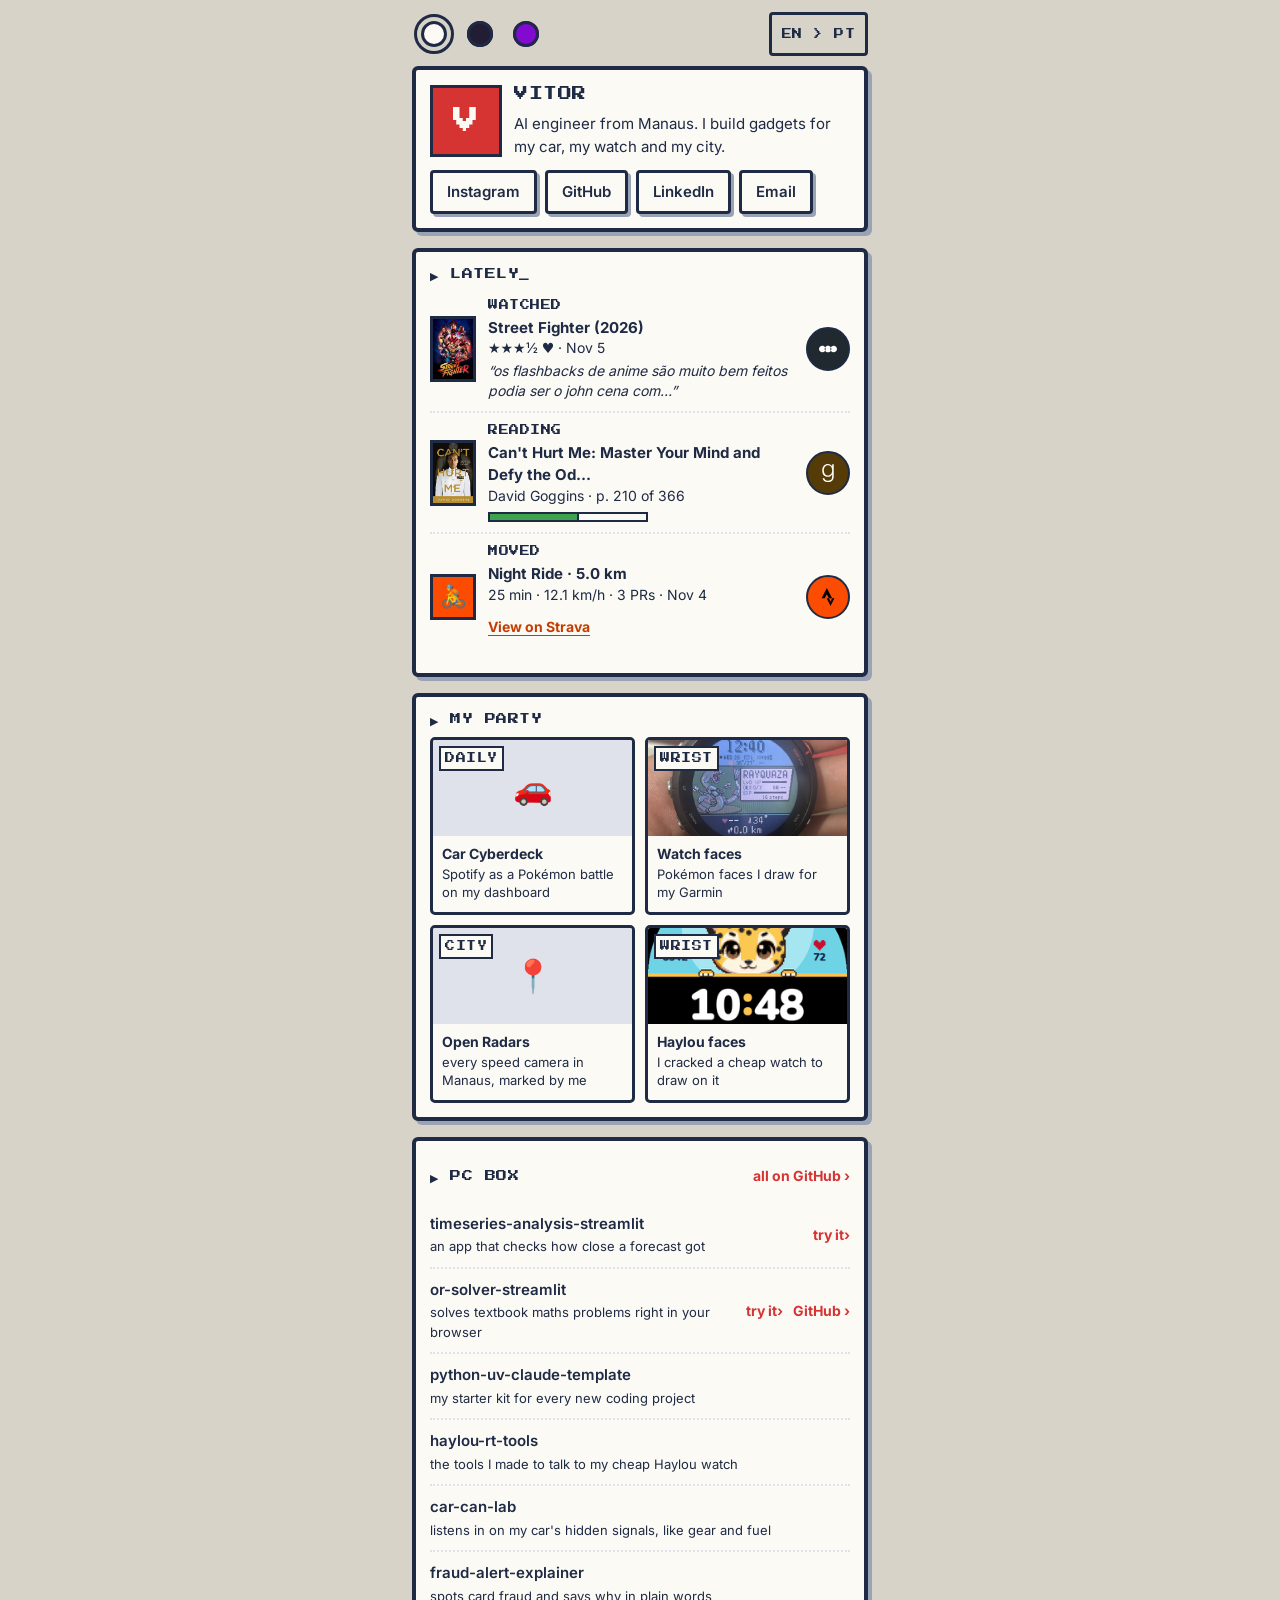
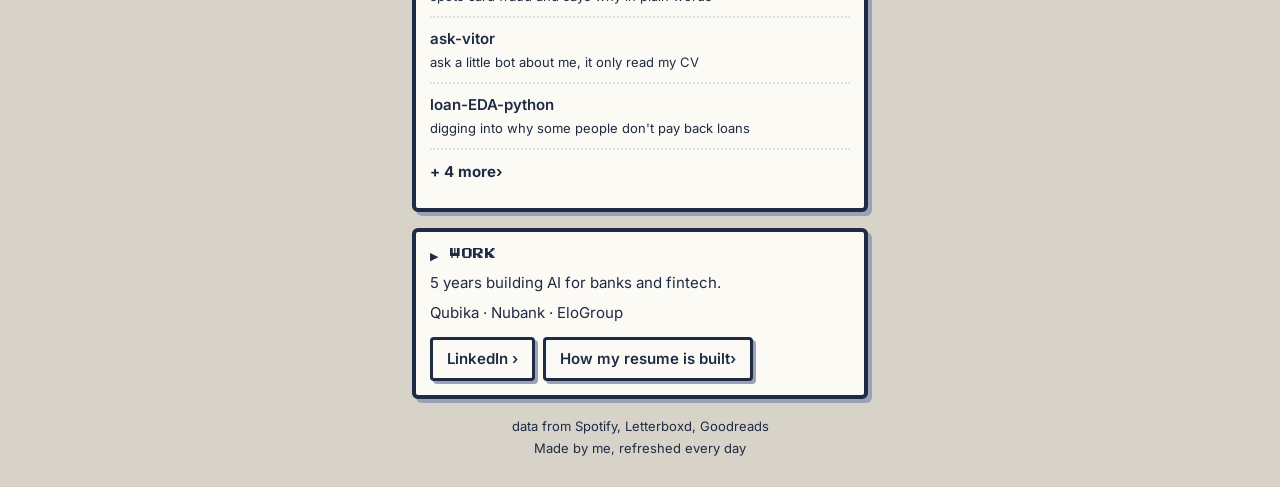
==== index.html @ 3b2d384c "fix: apply the saved language before the page paints" ====
<!doctype html>
<html lang="en" class="pal-night">
<head>
<meta charset="utf-8">
<meta name="viewport" content="width=device-width, initial-scale=1">
<title>Vitor Pinheiro · AI engineer in Manaus who builds gadgets for his car, watch and city</title>
<meta name="description" content="AI engineer from Manaus. What I&#x27;m listening to, watching, reading and doing for exercise, and the gadgets I build for my car, my watch and my city.">
<link rel="canonical" href="https://jvitorcosta.github.io/">
<meta property="og:title" content="Vitor Pinheiro · AI engineer in Manaus who builds gadgets for his car, watch and city">
<meta property="og:description" content="AI engineer from Manaus. What I&#x27;m listening to, watching, reading and doing for exercise, and the gadgets I build for my car, my watch and my city.">
<meta property="og:url" content="https://jvitorcosta.github.io/">
<meta property="og:type" content="website">
<meta property="og:image" content="https://jvitorcosta.github.io/og-image.png">
<meta name="twitter:card" content="summary_large_image">
<link rel="icon" href="favicon.svg" type="image/svg+xml">
<script>try{var p=localStorage.getItem("palette");if(/^(pocket|night|nu)$/.test(p)){var h=document.documentElement;h.className="pal-"+p;h.setAttribute("data-pal",p)}}catch(e){}var h=document.documentElement,l=(navigator.language||"").toLowerCase().indexOf("pt")?"en":"pt";try{var s=localStorage.getItem("lang");if(s=="en"||s=="pt")l=s}catch(e){}h.lang=l;</script>
<link rel="stylesheet" href="assets/site.css">
<script src="assets/site.js" defer></script>
<script type="application/ld+json">{"@context": "https://schema.org", "@type": "Person", "name": "Vitor Pinheiro", "jobTitle": "AI Engineer", "url": "https://jvitorcosta.github.io/", "address": {"@type": "PostalAddress", "addressLocality": "Manaus", "addressCountry": "BR"}, "sameAs": ["https://github.com/jvitorcosta", "https://www.linkedin.com/in/jvpro/", "https://www.instagram.com/joaovpi/"]}</script>
</head>
<body>
<main class="in">
<header class="top"><div class="sw" role="group" aria-label="Colours" data-aria-en="Colours" data-aria-pt="Cores"><button type="button" data-palette="pocket" aria-label="Pocket" data-aria-en="Pocket" data-aria-pt="Pocket" style="background:#fbfaf4"></button><button type="button" data-palette="night" aria-label="Night Menu" data-aria-en="Night Menu" data-aria-pt="Menu Noturno" style="background:#221d33"></button><button type="button" data-palette="nu" aria-label="Nu Purple" data-aria-en="Nu Purple" data-aria-pt="Roxo Nu" style="background:#820ad1"></button></div><button type="button" data-lang-toggle aria-label="EN > PT, switch language">EN > PT</button></header>
<section class="box" id="trainer"><div class="trainer"><div class="ava px" aria-hidden="true">V</div><div><h1 class="px name"><span lang="en">VITOR</span><span lang="pt">VITOR</span></h1><p class="small"><span lang="en">AI engineer from Manaus. I build gadgets for my car, my watch and my city.</span><span lang="pt">Engenheiro de IA de Manaus. Eu crio gadgets pro meu carro, meu relógio e minha cidade.</span></p></div></div><nav class="links"><a href="https://www.instagram.com/joaovpi/">Instagram</a><a href="https://github.com/jvitorcosta">GitHub</a><a href="https://www.linkedin.com/in/jvpro/">LinkedIn</a><a href="mailto:joaovpro17@gmail.com">Email</a></nav></section>
<section class="box" id="right-now"><h2 class="h px"><span><span aria-hidden="true">▶</span> <span lang="en">LATELY</span><span lang="pt">ULTIMAMENTE</span><span class="cursor" aria-hidden="true">_</span></span></h2><ul class="menu"><li id="spotify-row" hidden data-endpoint="https://spotify-now-playing-ashen-two.vercel.app/api/now-playing.json" data-playing="false" data-listening-en="LISTENING" data-listening-pt="OUVINDO" data-last-played-en="LISTENED" data-last-played-pt="OUVI"><a class="row"><img class="th" data-field="cover" alt="" width="46" height="46" loading="lazy"><div class="body"><span class="k px" data-field="label"></span><span class="t"><span data-field="title"></span> <span class="badge" data-field="badge" hidden>ON</span></span><span data-field="artist"></span></div></a><a class="go" href="https://open.spotify.com/user/12163300572" style="background:#1db954"><img src="assets/icons/spotify.svg" alt="" width="17" height="17"><span class="sr"><span lang="en">my Spotify profile</span><span lang="pt">meu perfil no Spotify</span></span></a></li><li><a class="row" href="https://letterboxd.com/zubu/film/street-fighter-2026/"><img class="th tall" src="assets/live/60c33e9fe3e4a697.jpg" alt="" width="46" height="66" loading="lazy"><div class="body"><span class="k px"><span lang="en">WATCHED</span><span lang="pt">ASSISTI</span></span><span class="t">Street Fighter (2026)</span><span aria-hidden="true">★★★½ ♥</span><span class="sr"><span lang="en">3.5 stars, liked</span><span lang="pt">3,5 estrelas, curtiu</span></span> · <span lang="en">Nov 5</span><span lang="pt">5 nov</span><br><i class="review">“os flashbacks de anime são muito bem feitos podia ser o john cena com…”</i></div></a><a class="go" href="https://letterboxd.com/zubu/" style="background:#202830"><img src="assets/icons/letterboxd.svg" alt="" width="17" height="17"><span class="sr"><span lang="en">my Letterboxd profile</span><span lang="pt">meu perfil no Letterboxd</span></span></a></li><li><a class="row" href="https://www.goodreads.com/book/show/41721428-can-t-hurt-me"><img class="th tall" src="assets/live/14aef339bca8975a.jpg" alt="" width="46" height="66" loading="lazy"><div class="body"><span class="k px"><span lang="en">READING</span><span lang="pt">LENDO</span></span><span class="t">Can&#x27;t Hurt Me: Master Your Mind and Defy the Od…</span>David Goggins · <span lang="en">p. 210 of 366</span><span lang="pt">p. 210 de 366</span><div class="hp"><i style="width:57%"></i></div></div></a><a class="go" href="https://www.goodreads.com/user/show/185113793-vitor-pinheiro" style="background:#553b08"><img src="assets/icons/goodreads.svg" alt="" width="17" height="17"><span class="sr"><span lang="en">my Goodreads profile</span><span lang="pt">meu perfil no Goodreads</span></span></a></li><li><div class="row"><div class="stv" aria-hidden="true">🚴</div><div class="body"><span class="k px"><span lang="en">MOVED</span><span lang="pt">TREINEI</span></span><span class="t">Night Ride · 5.0 km</span>25 min · 12.1 km/h · 3 PRs · <span lang="en">Nov 4</span><span lang="pt">4 nov</span><a class="strava-link" href="https://www.strava.com/athletes/150977885"><span lang="en">View on Strava</span><span lang="pt">View on Strava</span></a></div></div><a class="go" href="https://www.strava.com/athletes/150977885" style="background:#fc4c02"><img src="assets/icons/strava.svg" alt="" width="17" height="17"><span class="sr"><span lang="en">my Strava profile</span><span lang="pt">meu perfil no Strava</span></span></a></li></ul></section>
<section class="box" id="party"><h2 class="h px"><span><span aria-hidden="true">▶</span> <span lang="en">MY PARTY</span><span lang="pt">MEU TIME</span></span></h2><div class="party"><a class="mon" href="projects/car-cyberdeck.html"><div class="pic"><span class="emoji" aria-hidden="true">🚗</span><span class="lv">DAILY</span></div><div class="n"><b><span lang="en">Car Cyberdeck</span><span lang="pt">Car Cyberdeck</span></b><span lang="en">Spotify as a Pokémon battle on my dashboard</span><span lang="pt">O Spotify virando batalha Pokémon no painel do carro</span></div></a><a class="mon" href="https://github.com/jvitorcosta/garmin-watchfaces"><div class="pic"><img src="assets/live/2440479c14ac52b6.jpg" alt="" loading="lazy"><span class="lv">WRIST</span></div><div class="n"><b><span lang="en">Watch faces</span><span lang="pt">Mostradores</span></b><span lang="en">Pokémon faces I draw for my Garmin</span><span lang="pt">Mostradores de Pokémon que eu desenho pro meu Garmin</span></div></a><a class="mon" href="https://github.com/jvitorcosta/open-radars-manaus"><div class="pic"><span class="emoji" aria-hidden="true">📍</span><span class="lv">CITY</span></div><div class="n"><b><span lang="en">Open Radars</span><span lang="pt">Open Radars</span></b><span lang="en">every speed camera in Manaus, marked by me</span><span lang="pt">cada radar de Manaus, marcado por mim</span></div></a><a class="mon" href="https://github.com/jvitorcosta/haylou-faces"><div class="pic"><img src="assets/live/404f8e9ef244b418.png" alt="" loading="lazy"><span class="lv">WRIST</span></div><div class="n"><b><span lang="en">Haylou faces</span><span lang="pt">Mostradores Haylou</span></b><span lang="en">I cracked a cheap watch to draw on it</span><span lang="pt">Eu hackeei um relógio baratinho pra desenhar nele</span></div></a></div></section>
<section class="box pc" id="pc-box"><h2 class="h px"><span><span aria-hidden="true">▶</span> <span lang="en">PC BOX</span><span lang="pt">CAIXA DO PC</span></span><a href="https://github.com/jvitorcosta?tab=repositories"><span lang="en">all on GitHub ›</span><span lang="pt">tudo no GitHub ›</span></a></h2><div class="repo"><a href="https://github.com/jvitorcosta/timeseries-analysis-streamlit">timeseries-analysis-streamlit<span><span lang="en">an app that checks how close a forecast got</span><span lang="pt">um app que mostra o quanto uma previsão acertou</span></span></a> <a class="try" href="https://forecast-error-analysis.streamlit.app"><span lang="en">try it</span><span lang="pt">testar</span> ›</a></div><div class="repo"><a href="projects/solvedor.html">or-solver-streamlit<span><span lang="en">solves textbook maths problems right in your browser</span><span lang="pt">resolve problemas de matemática de livro no navegador</span></span></a> <a class="try" href="https://solvedor.streamlit.app"><span lang="en">try it</span><span lang="pt">testar</span> ›</a> <a class="try" href="https://github.com/jvitorcosta/or-solver-streamlit">GitHub ›</a></div><div class="repo"><a href="https://github.com/jvitorcosta/python-uv-claude-template">python-uv-claude-template<span><span lang="en">my starter kit for every new coding project</span><span lang="pt">meu kit inicial pra todo projeto novo de código</span></span></a></div><div class="repo"><a href="https://github.com/jvitorcosta/haylou-rt-tools">haylou-rt-tools<span><span lang="en">the tools I made to talk to my cheap Haylou watch</span><span lang="pt">as ferramentas que eu fiz pra falar com meu relógio Haylou</span></span></a></div><div class="repo"><a href="https://github.com/jvitorcosta/car-can-lab">car-can-lab<span><span lang="en">listens in on my car&#x27;s hidden signals, like gear and fuel</span><span lang="pt">escuta os sinais escondidos do carro, tipo marcha e gasolina</span></span></a></div><div class="repo"><a href="https://github.com/jvitorcosta/fraud-alert-explainer">fraud-alert-explainer<span><span lang="en">spots card fraud and says why in plain words</span><span lang="pt">pega fraude no cartão e explica o motivo com clareza</span></span></a></div><div class="repo"><a href="https://github.com/jvitorcosta/ask-vitor">ask-vitor<span><span lang="en">ask a little bot about me, it only read my CV</span><span lang="pt">pergunte sobre mim a um robozinho que só leu meu currículo</span></span></a></div><div class="repo"><a href="https://github.com/jvitorcosta/loan-EDA-python">loan-EDA-python<span><span lang="en">digging into why some people don&#x27;t pay back loans</span><span lang="pt">investigando por que tem gente que não paga empréstimo</span></span></a></div><a class="more" href="https://github.com/jvitorcosta?tab=repositories"><span lang="en">+ 4 more</span><span lang="pt">+ 4 outros</span> <span aria-hidden="true">›</span></a></section>
<section class="box" id="work"><h2 class="h px"><span><span aria-hidden="true">▶</span> <span lang="en">WORK</span><span lang="pt">TRABALHO</span></span></h2><p class="small"><span lang="en">5 years building AI for banks and fintech.</span><span lang="pt">5 anos criando IA pra bancos e fintechs.</span></p><p class="small companies">Qubika · Nubank · EloGroup</p><div class="links"><a href="https://www.linkedin.com/in/jvpro/">LinkedIn ›</a><a href="projects/resume-as-code.html"><span lang="en">How my resume is built</span><span lang="pt">Como meu currículo é feito</span> ›</a></div></section>
</main>
<footer class="foot"><span lang="en">data from Spotify, Letterboxd, Goodreads</span><span lang="pt">dados do Spotify, Letterboxd e Goodreads</span><br><span lang="en">Made by me, refreshed every day</span><span lang="pt">Feito por mim, atualizado todo dia</span></footer>
</body>
</html>
---- assets/site.css ----
/* Fonts, self-hosted so a visit makes no request to Google (SIL Open Font License, see
   assets/fonts/OFL-*.txt). Inter is a variable font: one file covers weights 400 to 700.
   Subsets latin and latin-ext, as served by Google Fonts (Inter v20, Press Start 2P v16). */
@font-face {
  font-family: 'Inter';
  font-style: normal;
  font-weight: 400 700;
  font-display: swap;
  src: url(fonts/inter-latin-ext.woff2) format('woff2');
  unicode-range: U+0100-02BA, U+02BD-02C5, U+02C7-02CC, U+02CE-02D7, U+02DD-02FF, U+0304, U+0308, U+0329, U+1D00-1DBF, U+1E00-1E9F, U+1EF2-1EFF, U+2020, U+20A0-20AB, U+20AD-20C4, U+2113, U+2C60-2C7F, U+A720-A7FF;
}
@font-face {
  font-family: 'Inter';
  font-style: normal;
  font-weight: 400 700;
  font-display: swap;
  src: url(fonts/inter-latin.woff2) format('woff2');
  unicode-range: U+0000-00FF, U+0131, U+0152-0153, U+02BB-02BC, U+02C6, U+02DA, U+02DC, U+0304, U+0308, U+0329, U+2000-206F, U+20AC, U+2122, U+2191, U+2193, U+2212, U+2215, U+FEFF, U+FFFD;
}
@font-face {
  font-family: 'Press Start 2P';
  font-style: normal;
  font-weight: 400;
  font-display: swap;
  src: url(fonts/press-start-2p-latin-ext.woff2) format('woff2');
  unicode-range: U+0100-02BA, U+02BD-02C5, U+02C7-02CC, U+02CE-02D7, U+02DD-02FF, U+0304, U+0308, U+0329, U+1D00-1DBF, U+1E00-1E9F, U+1EF2-1EFF, U+2020, U+20A0-20AB, U+20AD-20C4, U+2113, U+2C60-2C7F, U+A720-A7FF;
}
@font-face {
  font-family: 'Press Start 2P';
  font-style: normal;
  font-weight: 400;
  font-display: swap;
  src: url(fonts/press-start-2p-latin.woff2) format('woff2');
  unicode-range: U+0000-00FF, U+0131, U+0152-0153, U+02BB-02BC, U+02C6, U+02DA, U+02DC, U+0304, U+0308, U+0329, U+2000-206F, U+20AC, U+2122, U+2191, U+2193, U+2212, U+2215, U+FEFF, U+FFFD;
}

/* jvitorcosta.github.io: Game Boy menu look, shared by the homepage and the case-study pages.
   Palettes live on <html> (.pal-pocket, .pal-night, .pal-nu); site.js picks one and marks it
   with data-pal. Every text pair below passes WCAG AA (tests/test_assets.py checks them). */

.pal-pocket { --bg:#d7d3c8; --box:#fbfaf4; --ink:#1f2a44; --line:#1f2a44; --shadow:#9aa3b5; --soft:#dfe2ea; --accent:#d63333; --hp:#3fa34d; --ink-on-bg:#1f2a44; --strava:#c43d00; --strava-decoration:underline; color-scheme:light; }
.pal-night { --bg:#141220; --box:#221d33; --ink:#f2eefc; --line:#7a6ea6; --shadow:#000000; --soft:#3a3354; --accent:#ff8000; --hp:#00e054; --ink-on-bg:#f2eefc; --strava:#fc5200; --strava-decoration:none; color-scheme:dark; }
.pal-nu { --bg:#820ad1; --box:#faf5ff; --ink:#2a0845; --line:#2a0845; --shadow:#4a0478; --soft:#ead9fb; --accent:#820ad1; --hp:#ffb703; --ink-on-bg:#ffffff; --strava:#c43d00; --strava-decoration:underline; color-scheme:light; }

/* No JS yet (or none at all): a light-mode phone gets Pocket. site.js sets data-pal, which ends this. */
@media (prefers-color-scheme: light) {
  html:not([data-pal]) { --bg:#d7d3c8; --box:#fbfaf4; --ink:#1f2a44; --line:#1f2a44; --shadow:#9aa3b5; --soft:#dfe2ea; --accent:#d63333; --hp:#3fa34d; --ink-on-bg:#1f2a44; --strava:#c43d00; --strava-decoration:underline; color-scheme:light; }
}

/* ---------- base ---------- */
*, *::before, *::after { box-sizing: border-box; }
[hidden] { display: none !important; }
/* Bilingual spans: show the page language only. Descendant selectors, so <html> itself never hides. */
html[lang=pt] [lang=en], html[lang=en] [lang=pt] { display: none; }

html { background: var(--bg); -webkit-text-size-adjust: 100%; text-size-adjust: 100%; }
body {
  margin: 0;
  min-height: 100vh;
  background: var(--bg);
  color: var(--ink-on-bg);
  font-family: Inter, system-ui, -apple-system, "Segoe UI", Roboto, sans-serif;
  font-size: 16px;
  line-height: 1.5;
  overflow-wrap: break-word;
}
img { max-width: 100%; }
a { color: inherit; }
:focus-visible { outline: 3px solid currentColor; outline-offset: 2px; }

.px, .h, .k, .lv, .badge, .ava, [data-lang-toggle] {
  font-family: "Press Start 2P", ui-monospace, monospace;
  font-weight: 400;
  letter-spacing: .5px;
}
.sr {
  position: absolute !important;
  width: 1px; height: 1px;
  margin: -1px; padding: 0; border: 0;
  overflow: hidden;
  clip: rect(0 0 0 0);
  clip-path: inset(50%);
  white-space: nowrap;
}

/* One centred column: full width on a phone (from 360px), at most 480px on a desktop. */
main, body > header.top, body > footer.foot {
  display: block;
  width: 100%;
  max-width: 480px;
  margin: 0 auto;
  padding-left: 12px;
  padding-right: 12px;
}
main { padding-top: 12px; padding-bottom: 28px; }
/* The homepage footer sits after <main> (a contentinfo landmark); the column padding moves to it. */
main:has(+ footer.foot) { padding-bottom: 0; }
body > footer.foot { margin-top: 8px; padding-bottom: 28px; }
body > header.top { padding-top: 12px; }
main > header.top { padding: 0; }

/* ---------- top bar: palette dots, language, back link ---------- */
.top { display: flex; justify-content: space-between; align-items: center; gap: 8px; margin: 0 0 10px; }
.sw, .palettes { display: flex; gap: 2px; }

/* A 26px dot inside a 44px tap target. */
[data-palette] {
  position: relative;
  width: 44px; height: 44px;
  padding: 9px;
  border: 0;
  border-radius: 50%;
  background-clip: content-box !important;
  cursor: pointer;
  -webkit-appearance: none;
  appearance: none;
}
[data-palette=pocket] { background-color: #fbfaf4; }
[data-palette=night] { background-color: #221d33; }
[data-palette=nu] { background-color: #820ad1; }
[data-palette]::before, [data-palette][aria-pressed=true]::after {
  content: "";
  position: absolute;
  border-radius: 50%;
  border: 3px solid var(--ink-on-bg);
}
[data-palette]::before { inset: 9px; }
[data-palette][aria-pressed=true]::after { inset: 2px; }
[data-palette]:focus-visible { outline: 3px solid var(--ink-on-bg); outline-offset: 0; }

[data-lang-toggle] {
  min-width: 44px; min-height: 44px;
  padding: 0 10px;
  font-size: 10px;
  color: var(--ink-on-bg);
  background: transparent;
  border: 3px solid var(--ink-on-bg);
  border-radius: 4px;
  cursor: pointer;
}
[data-lang-toggle]:focus-visible { outline-color: var(--ink-on-bg); }

header.top > a {
  display: inline-flex; align-items: center;
  min-height: 44px;
  padding: 0 4px;
  color: var(--ink-on-bg);
  font-weight: 700;
  text-decoration: none;
}
header.top > a:hover { text-decoration: underline; }

/* ---------- boxes ---------- */
.box {
  margin: 0 0 16px;
  padding: 14px;
  background: var(--box);
  color: var(--ink);
  border: 4px solid var(--line);
  border-radius: 6px;
  box-shadow: 4px 4px 0 var(--shadow);
}
.h {
  display: flex; justify-content: space-between; align-items: center; flex-wrap: wrap;
  gap: 4px 8px;
  margin: 0 0 4px;
  font-size: 11px;
  line-height: 1.6;
}
.h a {
  display: inline-flex; align-items: center;
  min-height: 44px;
  font-family: Inter, system-ui, sans-serif;
  font-size: 14px;
  font-weight: 700;
  letter-spacing: 0;
  color: var(--accent);
  text-decoration: none;
}
.h a:hover { text-decoration: underline; }
.cursor { animation: blink 1s steps(1) infinite; }
@keyframes blink { 50% { opacity: 0; } }

.small { margin: 0; font-size: 15px; line-height: 1.5; }
#work .small { margin: 8px 0 0; }

/* Trainer card */
.trainer { display: flex; gap: 12px; align-items: center; }
.ava {
  flex: none;
  display: grid; place-items: center;
  width: 72px; height: 72px;
  font-size: 26px;
  color: var(--box);
  background: var(--accent);
  border: 3px solid var(--line);
}
h1.name { margin: 0 0 8px; font-size: 14px; line-height: 1.5; }

/* Chunky buttons */
.links { display: flex; flex-wrap: wrap; gap: 8px; margin-top: 12px; }
.links a, .btn {
  display: inline-flex; align-items: center;
  min-height: 44px;
  padding: 0 14px;
  font: 600 15px/1.2 Inter, system-ui, sans-serif;
  color: var(--ink);
  background: var(--box);
  border: 3px solid var(--line);
  border-radius: 4px;
  box-shadow: 3px 3px 0 var(--shadow);
  text-decoration: none;
  cursor: pointer;
}
.links a:hover, .btn:hover { text-decoration: underline; }
.links a:active, .btn:active { transform: translate(2px, 2px); box-shadow: 1px 1px 0 var(--shadow); }

/* ---------- Right now ---------- */
.menu { list-style: none; margin: 4px 0 0; padding: 0; }
.menu > li { display: flex; align-items: center; gap: 10px; border-bottom: 2px dotted var(--soft); }
.menu > li:last-child { border-bottom: 0; }
.menu .row {
  flex: 1; min-width: 0;
  display: flex; gap: 12px; align-items: center;
  min-height: 64px;
  padding: 10px 0;
  color: inherit;
  text-decoration: none;
}
a.row:hover .t { text-decoration: underline; }
.th {
  flex: none;
  width: 46px; height: 46px;
  object-fit: cover;
  background: var(--soft);
  border: 3px solid var(--line);
}
.th.tall { height: 66px; }
.stv {
  flex: none;
  display: grid; place-items: center;
  width: 46px; height: 46px;
  font-size: 22px;
  background: #fc4c02;
  border: 3px solid var(--line);
}
.menu .body { flex: 1; min-width: 0; font-size: 14px; line-height: 1.45; }
.menu .t { display: block; font-size: 15px; font-weight: 700; }
.k { display: block; margin-bottom: 4px; font-size: 10px; line-height: 1.5; }
[data-field=artist] { display: block; }
.review { display: block; margin-top: 2px; }
.go {
  flex: none;
  display: grid; place-items: center;
  width: 44px; height: 44px;
  border: 2px solid var(--line);
  border-radius: 50%;
}
/* simple-icons are black: black reads on the bright brand circles; the dark ones get a white icon. */
.go img { width: 18px; height: 18px; }
.go img[src$="/letterboxd.svg"], .go img[src$="/goodreads.svg"] { filter: invert(1); }

.badge {
  display: inline-block;
  margin-left: 4px;
  padding: 3px 5px;
  font-size: 10px;
  line-height: 1.2;
  vertical-align: middle;
  color: #08130a;
  background: var(--hp);
}
/* Music bars next to ON while a song plays. */
#spotify-row[data-playing=true] .badge::after {
  content: "";
  display: inline-block;
  width: 9px; height: 8px;
  margin-left: 4px;
  vertical-align: bottom;
  background:
    linear-gradient(currentColor, currentColor) 0 100% / 2px 40% no-repeat,
    linear-gradient(currentColor, currentColor) 3.5px 100% / 2px 100% no-repeat,
    linear-gradient(currentColor, currentColor) 7px 100% / 2px 60% no-repeat;
  animation: bars .9s steps(1) infinite;
}
@keyframes bars {
  0% { background-size: 2px 40%, 2px 100%, 2px 60%; }
  33% { background-size: 2px 100%, 2px 50%, 2px 90%; }
  66% { background-size: 2px 70%, 2px 80%, 2px 30%; }
}

/* Reading progress as an HP bar; the ink edge marks the page even where the fill is pale. */
.hp { max-width: 160px; height: 10px; margin-top: 6px; background: var(--box); border: 2px solid var(--line); }
.hp i { display: block; height: 100%; background: var(--hp); border-right: 2px solid var(--ink); }

/* Strava's own wording, bold; Strava orange where it reads well, a darker underlined orange elsewhere. */
.strava-link {
  display: flex; align-items: center;
  width: fit-content;
  min-height: 44px;
  font-weight: 700;
  color: var(--strava);
  text-decoration-line: var(--strava-decoration);
  text-underline-offset: 3px;
}
.strava-link:hover { text-decoration-line: underline; }

/* ---------- My party ---------- */
.party { display: grid; grid-template-columns: 1fr 1fr; gap: 10px; margin-top: 8px; }
.mon {
  display: block;
  min-width: 0;
  overflow: hidden;
  color: var(--ink);
  background: var(--box);
  border: 3px solid var(--line);
  border-radius: 5px;
  text-decoration: none;
}
.mon .pic { position: relative; display: grid; place-items: center; height: 96px; background: var(--soft); }
.mon .pic img { position: absolute; inset: 0; width: 100%; height: 100%; object-fit: cover; }
.mon .emoji { font-size: 32px; }
.mon .lv {
  position: absolute; top: 6px; left: 6px;
  padding: 3px 4px;
  font-size: 10px;
  color: var(--ink);
  background: var(--box);
  border: 2px solid var(--line);
}
.mon .n { padding: 8px 9px 10px; font-size: 13px; line-height: 1.4; }
.mon .n b { display: block; margin-bottom: 2px; font-size: 14px; }
a.mon:hover b { text-decoration: underline; }

/* ---------- PC box ---------- */
.pc .repo { display: flex; align-items: center; gap: 10px; border-bottom: 2px dotted var(--soft); }
.pc .repo > :first-child {
  flex: 1; min-width: 0;
  display: flex; flex-direction: column; justify-content: center; gap: 2px;
  min-height: 44px;
  padding: 10px 0;
  font-size: 15px;
  font-weight: 600;
  color: var(--ink);
  text-decoration: none;
}
.pc .repo > :first-child > span { font-size: 13px; font-weight: 400; color: var(--ink); }
.pc .repo > a:first-child:hover { text-decoration: underline; }
.pc .try, .pc .more {
  display: inline-flex; align-items: center;
  min-height: 44px;
  font-weight: 700;
  text-decoration: none;
}
.pc .try { flex: none; font-size: 14px; color: var(--accent); white-space: nowrap; }
.pc .more { display: flex; padding: 0; font-size: 15px; color: var(--ink); }
.pc .try:hover, .pc .more:hover { text-decoration: underline; }
.pc > :last-child { border-bottom: 0; }

/* ---------- footer ---------- */
.foot { margin: 8px 0 0; font-size: 13px; line-height: 1.7; text-align: center; color: var(--ink-on-bg); }
.foot a { color: var(--ink-on-bg); }

/* ---------- case-study pages ---------- */
article { font-size: 16px; line-height: 1.6; }
article h1, article h2 { font-family: "Press Start 2P", ui-monospace, monospace; font-weight: 400; line-height: 1.6; overflow-wrap: anywhere; }
article h1 { margin: 4px 0 10px; font-size: 16px; }
article h2 { margin: 26px 0 8px; font-size: 12px; }
article h3 { margin: 20px 0 6px; font-size: 17px; }
article .meta { margin: 0 0 12px; font-size: 14px; font-weight: 600; }
article a:not(.btn) { font-weight: 600; text-underline-offset: 3px; }
article img { display: block; height: auto; border: 3px solid var(--line); }
article figure { margin: 14px 0; }
article pre, article table { display: block; max-width: 100%; overflow-x: auto; }
article pre { padding: 10px; background: var(--soft); }
article code { font-family: ui-monospace, Consolas, monospace; font-size: .9em; }
.embed { display: flex; flex-direction: column; align-items: flex-start; gap: 8px; margin: 16px 0; }
.embed small { font-size: 14px; line-height: 1.5; }
.embed iframe { display: block; width: 100%; height: 760px; background: #fff; border: 3px solid var(--line); }
button.btn { font-family: Inter, system-ui, sans-serif; }

@media (prefers-reduced-motion: reduce) {
  *, *::before, *::after { animation: none !important; transition: none !important; }
  .links a:active, .btn:active { transform: none; }
}
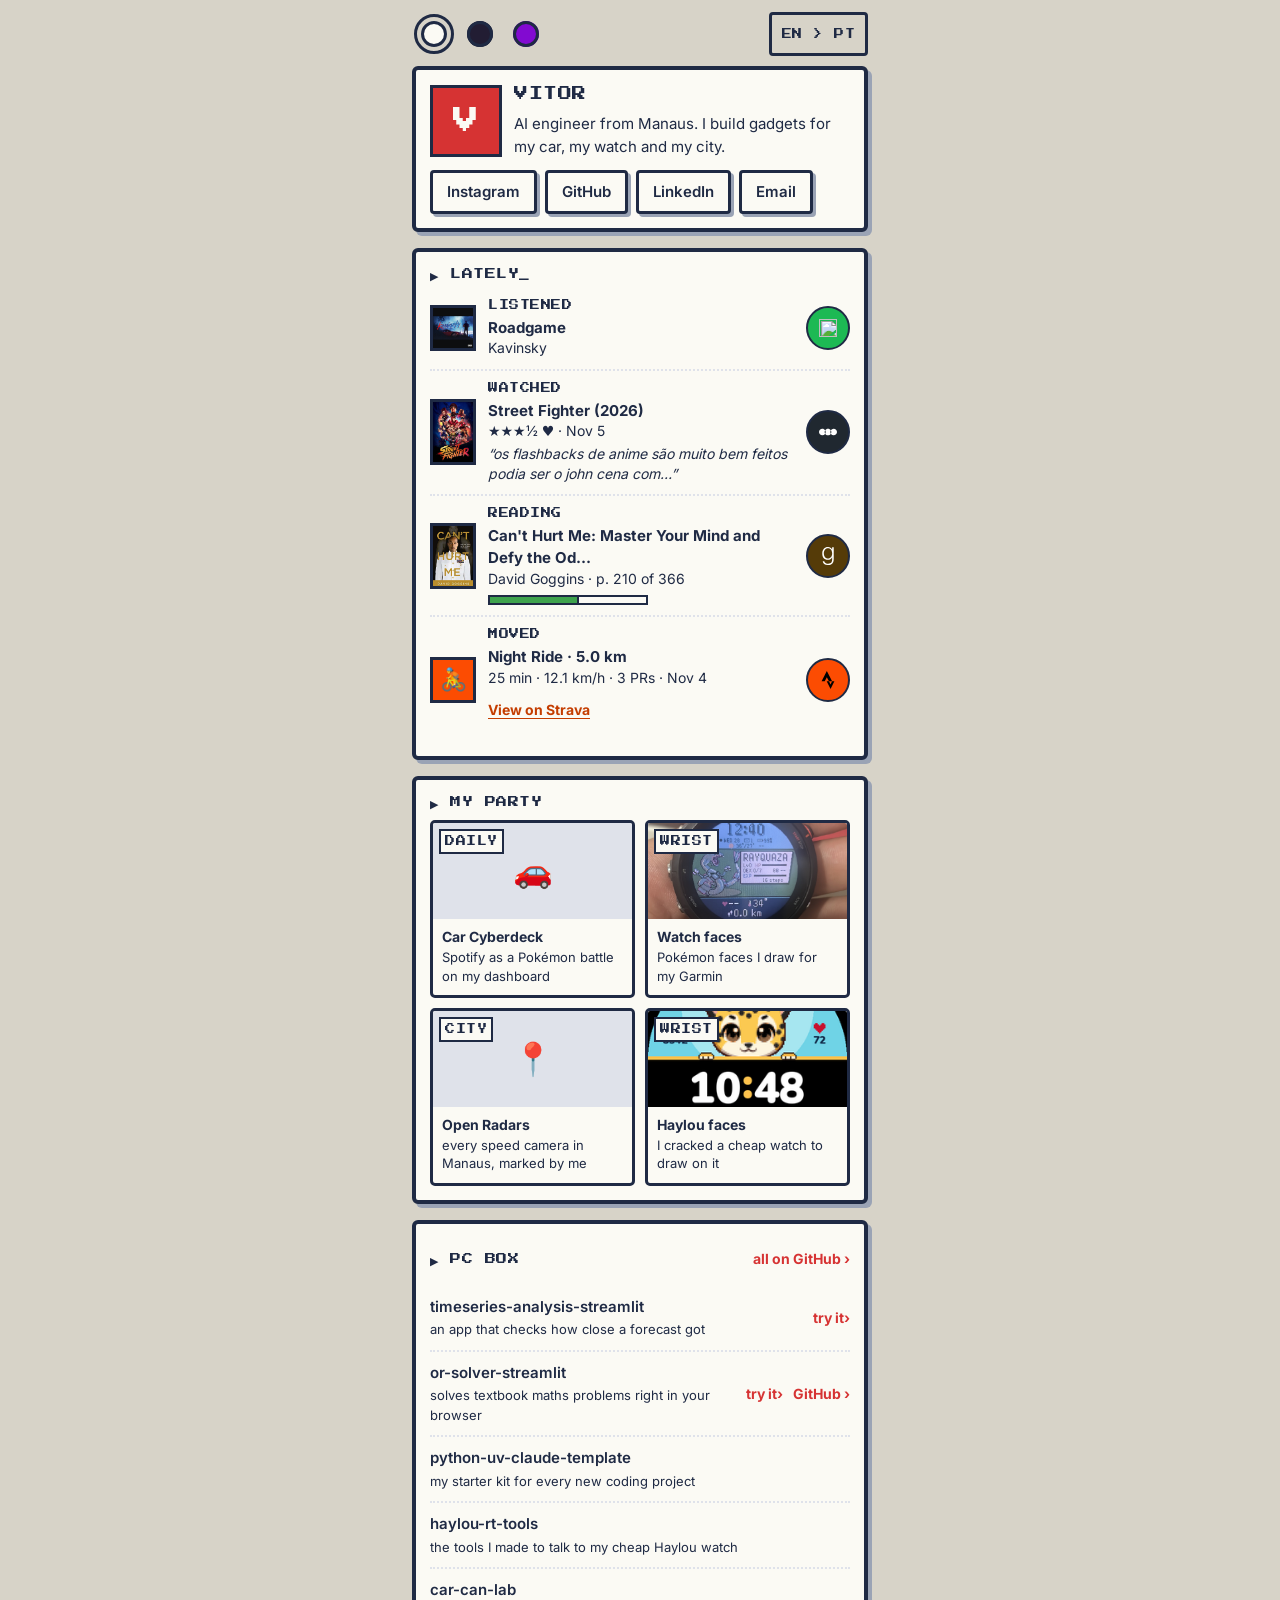
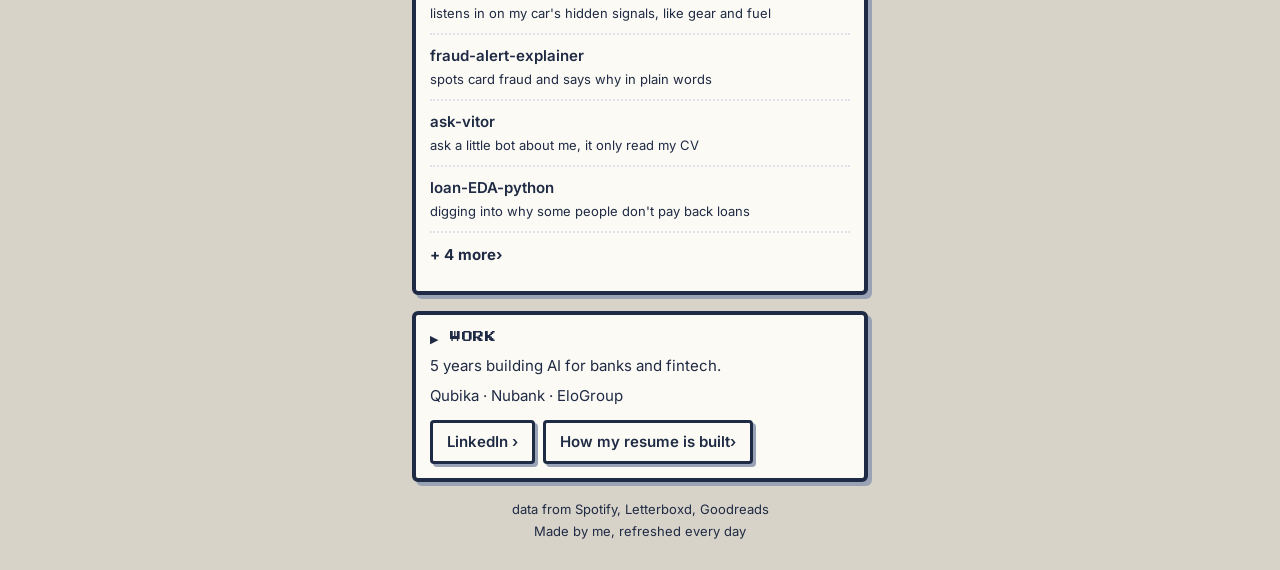
==== commit 362908cc: "chore: refresh homepage" ====
--- a/index.html
+++ b/index.html
@@ -22,7 +22,7 @@
 <main class="in">
 <header class="top"><div class="sw" role="group" aria-label="Colours" data-aria-en="Colours" data-aria-pt="Cores"><button type="button" data-palette="pocket" aria-label="Pocket" data-aria-en="Pocket" data-aria-pt="Pocket" style="background:#fbfaf4"></button><button type="button" data-palette="night" aria-label="Night Menu" data-aria-en="Night Menu" data-aria-pt="Menu Noturno" style="background:#221d33"></button><button type="button" data-palette="nu" aria-label="Nu Purple" data-aria-en="Nu Purple" data-aria-pt="Roxo Nu" style="background:#820ad1"></button></div><button type="button" data-lang-toggle aria-label="EN > PT, switch language">EN > PT</button></header>
 <section class="box" id="trainer"><div class="trainer"><div class="ava px" aria-hidden="true">V</div><div><h1 class="px name"><span lang="en">VITOR</span><span lang="pt">VITOR</span></h1><p class="small"><span lang="en">AI engineer from Manaus. I build gadgets for my car, my watch and my city.</span><span lang="pt">Engenheiro de IA de Manaus. Eu crio gadgets pro meu carro, meu relógio e minha cidade.</span></p></div></div><nav class="links"><a href="https://www.instagram.com/joaovpi/">Instagram</a><a href="https://github.com/jvitorcosta">GitHub</a><a href="https://www.linkedin.com/in/jvpro/">LinkedIn</a><a href="mailto:joaovpro17@gmail.com">Email</a></nav></section>
-<section class="box" id="right-now"><h2 class="h px"><span><span aria-hidden="true">▶</span> <span lang="en">LATELY</span><span lang="pt">ULTIMAMENTE</span><span class="cursor" aria-hidden="true">_</span></span></h2><ul class="menu"><li id="spotify-row" hidden data-endpoint="https://spotify-now-playing-ashen-two.vercel.app/api/now-playing.json" data-playing="false" data-listening-en="LISTENING" data-listening-pt="OUVINDO" data-last-played-en="LISTENED" data-last-played-pt="OUVI"><a class="row"><img class="th" data-field="cover" alt="" width="46" height="46" loading="lazy"><div class="body"><span class="k px" data-field="label"></span><span class="t"><span data-field="title"></span> <span class="badge" data-field="badge" hidden>ON</span></span><span data-field="artist"></span></div></a><a class="go" href="https://open.spotify.com/user/12163300572" style="background:#1db954"><img src="assets/icons/spotify.svg" alt="" width="17" height="17"><span class="sr"><span lang="en">my Spotify profile</span><span lang="pt">meu perfil no Spotify</span></span></a></li><li><a class="row" href="https://letterboxd.com/zubu/film/street-fighter-2026/"><img class="th tall" src="assets/live/60c33e9fe3e4a697.jpg" alt="" width="46" height="66" loading="lazy"><div class="body"><span class="k px"><span lang="en">WATCHED</span><span lang="pt">ASSISTI</span></span><span class="t">Street Fighter (2026)</span><span aria-hidden="true">★★★½ ♥</span><span class="sr"><span lang="en">3.5 stars, liked</span><span lang="pt">3,5 estrelas, curtiu</span></span> · <span lang="en">Nov 5</span><span lang="pt">5 nov</span><br><i class="review">“os flashbacks de anime são muito bem feitos podia ser o john cena com…”</i></div></a><a class="go" href="https://letterboxd.com/zubu/" style="background:#202830"><img src="assets/icons/letterboxd.svg" alt="" width="17" height="17"><span class="sr"><span lang="en">my Letterboxd profile</span><span lang="pt">meu perfil no Letterboxd</span></span></a></li><li><a class="row" href="https://www.goodreads.com/book/show/41721428-can-t-hurt-me"><img class="th tall" src="assets/live/14aef339bca8975a.jpg" alt="" width="46" height="66" loading="lazy"><div class="body"><span class="k px"><span lang="en">READING</span><span lang="pt">LENDO</span></span><span class="t">Can&#x27;t Hurt Me: Master Your Mind and Defy the Od…</span>David Goggins · <span lang="en">p. 210 of 366</span><span lang="pt">p. 210 de 366</span><div class="hp"><i style="width:57%"></i></div></div></a><a class="go" href="https://www.goodreads.com/user/show/185113793-vitor-pinheiro" style="background:#553b08"><img src="assets/icons/goodreads.svg" alt="" width="17" height="17"><span class="sr"><span lang="en">my Goodreads profile</span><span lang="pt">meu perfil no Goodreads</span></span></a></li><li><div class="row"><div class="stv" aria-hidden="true">🚴</div><div class="body"><span class="k px"><span lang="en">MOVED</span><span lang="pt">TREINEI</span></span><span class="t">Night Ride · 5.0 km</span>25 min · 12.1 km/h · 3 PRs · <span lang="en">Nov 4</span><span lang="pt">4 nov</span><a class="strava-link" href="https://www.strava.com/athletes/150977885"><span lang="en">View on Strava</span><span lang="pt">View on Strava</span></a></div></div><a class="go" href="https://www.strava.com/athletes/150977885" style="background:#fc4c02"><img src="assets/icons/strava.svg" alt="" width="17" height="17"><span class="sr"><span lang="en">my Strava profile</span><span lang="pt">meu perfil no Strava</span></span></a></li></ul></section>
+<section class="box" id="right-now"><h2 class="h px"><span><span aria-hidden="true">▶</span> <span lang="en">LATELY</span><span lang="pt">ULTIMAMENTE</span><span class="cursor" aria-hidden="true">_</span></span></h2><ul class="menu"><li id="spotify-row" data-endpoint="https://spotify-now-playing-ashen-two.vercel.app/api/now-playing.json" data-playing="false" data-listening-en="LISTENING" data-listening-pt="OUVINDO" data-last-played-en="LISTENED" data-last-played-pt="OUVI"><a class="row" href="https://open.spotify.com/track/7D1Dq1oEmlKNJltvzTL0wN"><img class="th" data-field="cover" src="assets/live/f580eb65e43fa279.jpg" alt="" width="46" height="46" loading="lazy"><div class="body"><span class="k px" data-field="label"><span lang="en">LISTENED</span><span lang="pt">OUVI</span></span><span class="t"><span data-field="title">Roadgame</span> <span class="badge" data-field="badge" hidden>ON</span></span><span data-field="artist">Kavinsky</span></div></a><a class="go" href="https://open.spotify.com/user/12163300572" style="background:#1db954"><img src="assets/icons/spotify.svg" alt="" width="17" height="17"><span class="sr"><span lang="en">my Spotify profile</span><span lang="pt">meu perfil no Spotify</span></span></a></li><li><a class="row" href="https://letterboxd.com/zubu/film/street-fighter-2026/"><img class="th tall" src="assets/live/60c33e9fe3e4a697.jpg" alt="" width="46" height="66" loading="lazy"><div class="body"><span class="k px"><span lang="en">WATCHED</span><span lang="pt">ASSISTI</span></span><span class="t">Street Fighter (2026)</span><span aria-hidden="true">★★★½ ♥</span><span class="sr"><span lang="en">3.5 stars, liked</span><span lang="pt">3,5 estrelas, curtiu</span></span> · <span lang="en">Nov 5</span><span lang="pt">5 nov</span><br><i class="review">“os flashbacks de anime são muito bem feitos podia ser o john cena com…”</i></div></a><a class="go" href="https://letterboxd.com/zubu/" style="background:#202830"><img src="assets/icons/letterboxd.svg" alt="" width="17" height="17"><span class="sr"><span lang="en">my Letterboxd profile</span><span lang="pt">meu perfil no Letterboxd</span></span></a></li><li><a class="row" href="https://www.goodreads.com/book/show/41721428-can-t-hurt-me"><img class="th tall" src="assets/live/14aef339bca8975a.jpg" alt="" width="46" height="66" loading="lazy"><div class="body"><span class="k px"><span lang="en">READING</span><span lang="pt">LENDO</span></span><span class="t">Can&#x27;t Hurt Me: Master Your Mind and Defy the Od…</span>David Goggins · <span lang="en">p. 210 of 366</span><span lang="pt">p. 210 de 366</span><div class="hp"><i style="width:57%"></i></div></div></a><a class="go" href="https://www.goodreads.com/user/show/185113793-vitor-pinheiro" style="background:#553b08"><img src="assets/icons/goodreads.svg" alt="" width="17" height="17"><span class="sr"><span lang="en">my Goodreads profile</span><span lang="pt">meu perfil no Goodreads</span></span></a></li><li><div class="row"><div class="stv" aria-hidden="true">🚴</div><div class="body"><span class="k px"><span lang="en">MOVED</span><span lang="pt">TREINEI</span></span><span class="t">Night Ride · 5.0 km</span>25 min · 12.1 km/h · 3 PRs · <span lang="en">Nov 4</span><span lang="pt">4 nov</span><a class="strava-link" href="https://www.strava.com/athletes/150977885"><span lang="en">View on Strava</span><span lang="pt">View on Strava</span></a></div></div><a class="go" href="https://www.strava.com/athletes/150977885" style="background:#fc4c02"><img src="assets/icons/strava.svg" alt="" width="17" height="17"><span class="sr"><span lang="en">my Strava profile</span><span lang="pt">meu perfil no Strava</span></span></a></li></ul></section>
 <section class="box" id="party"><h2 class="h px"><span><span aria-hidden="true">▶</span> <span lang="en">MY PARTY</span><span lang="pt">MEU TIME</span></span></h2><div class="party"><a class="mon" href="projects/car-cyberdeck.html"><div class="pic"><span class="emoji" aria-hidden="true">🚗</span><span class="lv">DAILY</span></div><div class="n"><b><span lang="en">Car Cyberdeck</span><span lang="pt">Car Cyberdeck</span></b><span lang="en">Spotify as a Pokémon battle on my dashboard</span><span lang="pt">O Spotify virando batalha Pokémon no painel do carro</span></div></a><a class="mon" href="https://github.com/jvitorcosta/garmin-watchfaces"><div class="pic"><img src="assets/live/2440479c14ac52b6.jpg" alt="" loading="lazy"><span class="lv">WRIST</span></div><div class="n"><b><span lang="en">Watch faces</span><span lang="pt">Mostradores</span></b><span lang="en">Pokémon faces I draw for my Garmin</span><span lang="pt">Mostradores de Pokémon que eu desenho pro meu Garmin</span></div></a><a class="mon" href="https://github.com/jvitorcosta/open-radars-manaus"><div class="pic"><span class="emoji" aria-hidden="true">📍</span><span class="lv">CITY</span></div><div class="n"><b><span lang="en">Open Radars</span><span lang="pt">Open Radars</span></b><span lang="en">every speed camera in Manaus, marked by me</span><span lang="pt">cada radar de Manaus, marcado por mim</span></div></a><a class="mon" href="https://github.com/jvitorcosta/haylou-faces"><div class="pic"><img src="assets/live/404f8e9ef244b418.png" alt="" loading="lazy"><span class="lv">WRIST</span></div><div class="n"><b><span lang="en">Haylou faces</span><span lang="pt">Mostradores Haylou</span></b><span lang="en">I cracked a cheap watch to draw on it</span><span lang="pt">Eu hackeei um relógio baratinho pra desenhar nele</span></div></a></div></section>
 <section class="box pc" id="pc-box"><h2 class="h px"><span><span aria-hidden="true">▶</span> <span lang="en">PC BOX</span><span lang="pt">CAIXA DO PC</span></span><a href="https://github.com/jvitorcosta?tab=repositories"><span lang="en">all on GitHub ›</span><span lang="pt">tudo no GitHub ›</span></a></h2><div class="repo"><a href="https://github.com/jvitorcosta/timeseries-analysis-streamlit">timeseries-analysis-streamlit<span><span lang="en">an app that checks how close a forecast got</span><span lang="pt">um app que mostra o quanto uma previsão acertou</span></span></a> <a class="try" href="https://forecast-error-analysis.streamlit.app"><span lang="en">try it</span><span lang="pt">testar</span> ›</a></div><div class="repo"><a href="projects/solvedor.html">or-solver-streamlit<span><span lang="en">solves textbook maths problems right in your browser</span><span lang="pt">resolve problemas de matemática de livro no navegador</span></span></a> <a class="try" href="https://solvedor.streamlit.app"><span lang="en">try it</span><span lang="pt">testar</span> ›</a> <a class="try" href="https://github.com/jvitorcosta/or-solver-streamlit">GitHub ›</a></div><div class="repo"><a href="https://github.com/jvitorcosta/python-uv-claude-template">python-uv-claude-template<span><span lang="en">my starter kit for every new coding project</span><span lang="pt">meu kit inicial pra todo projeto novo de código</span></span></a></div><div class="repo"><a href="https://github.com/jvitorcosta/haylou-rt-tools">haylou-rt-tools<span><span lang="en">the tools I made to talk to my cheap Haylou watch</span><span lang="pt">as ferramentas que eu fiz pra falar com meu relógio Haylou</span></span></a></div><div class="repo"><a href="https://github.com/jvitorcosta/car-can-lab">car-can-lab<span><span lang="en">listens in on my car&#x27;s hidden signals, like gear and fuel</span><span lang="pt">escuta os sinais escondidos do carro, tipo marcha e gasolina</span></span></a></div><div class="repo"><a href="https://github.com/jvitorcosta/fraud-alert-explainer">fraud-alert-explainer<span><span lang="en">spots card fraud and says why in plain words</span><span lang="pt">pega fraude no cartão e explica o motivo com clareza</span></span></a></div><div class="repo"><a href="https://github.com/jvitorcosta/ask-vitor">ask-vitor<span><span lang="en">ask a little bot about me, it only read my CV</span><span lang="pt">pergunte sobre mim a um robozinho que só leu meu currículo</span></span></a></div><div class="repo"><a href="https://github.com/jvitorcosta/loan-EDA-python">loan-EDA-python<span><span lang="en">digging into why some people don&#x27;t pay back loans</span><span lang="pt">investigando por que tem gente que não paga empréstimo</span></span></a></div><a class="more" href="https://github.com/jvitorcosta?tab=repositories"><span lang="en">+ 4 more</span><span lang="pt">+ 4 outros</span> <span aria-hidden="true">›</span></a></section>
 <section class="box" id="work"><h2 class="h px"><span><span aria-hidden="true">▶</span> <span lang="en">WORK</span><span lang="pt">TRABALHO</span></span></h2><p class="small"><span lang="en">5 years building AI for banks and fintech.</span><span lang="pt">5 anos criando IA pra bancos e fintechs.</span></p><p class="small companies">Qubika · Nubank · EloGroup</p><div class="links"><a href="https://www.linkedin.com/in/jvpro/">LinkedIn ›</a><a href="projects/resume-as-code.html"><span lang="en">How my resume is built</span><span lang="pt">Como meu currículo é feito</span> ›</a></div></section>
--- a/assets/site.css
+++ b/assets/site.css
@@ -96,7 +96,7 @@
 /* The homepage footer sits after <main> (a contentinfo landmark); the column padding moves to it. */
 main:has(+ footer.foot) { padding-bottom: 0; }
 body > footer.foot { margin-top: 8px; padding-bottom: 28px; }
-body > header.top { padding-top: 12px; }
+body > header.top { display: flex; flex-wrap: wrap; padding-top: 12px; }
 main > header.top { padding: 0; }
 
 /* ---------- top bar: palette dots, language, back link ---------- */
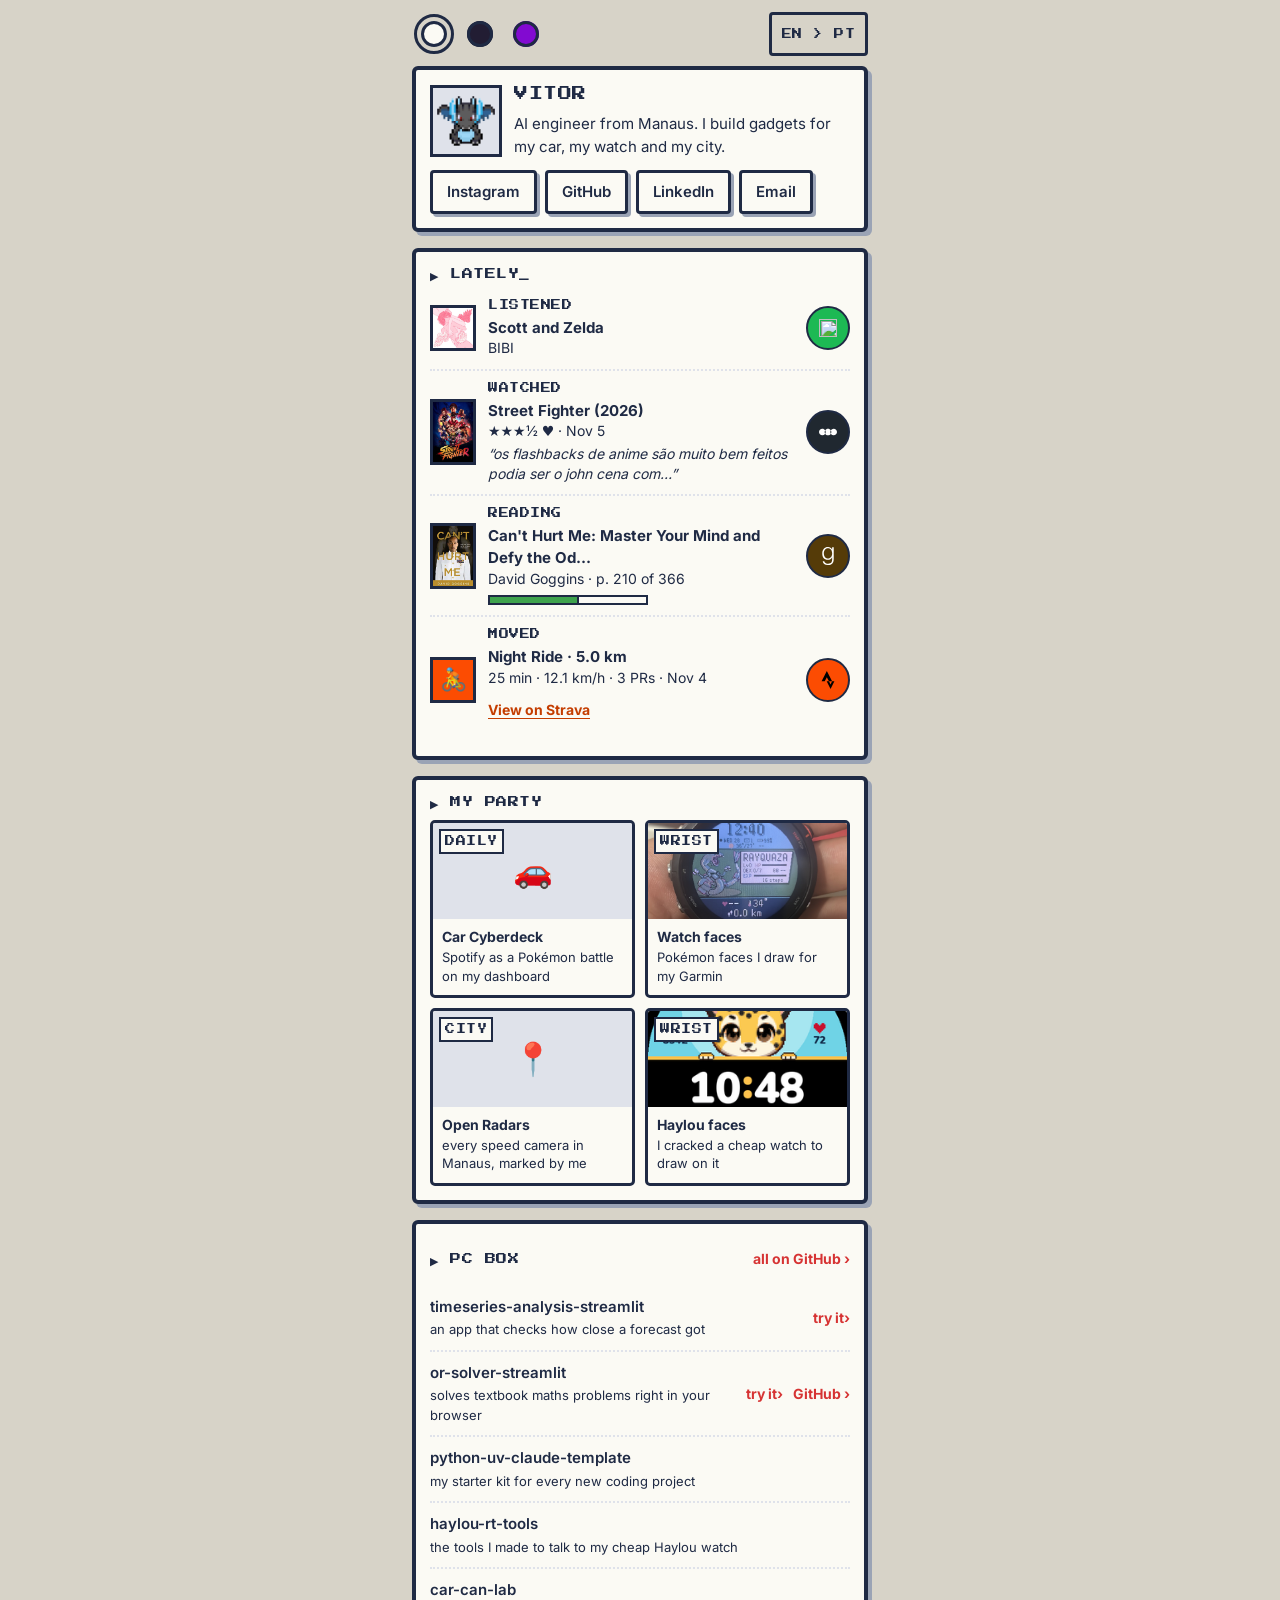
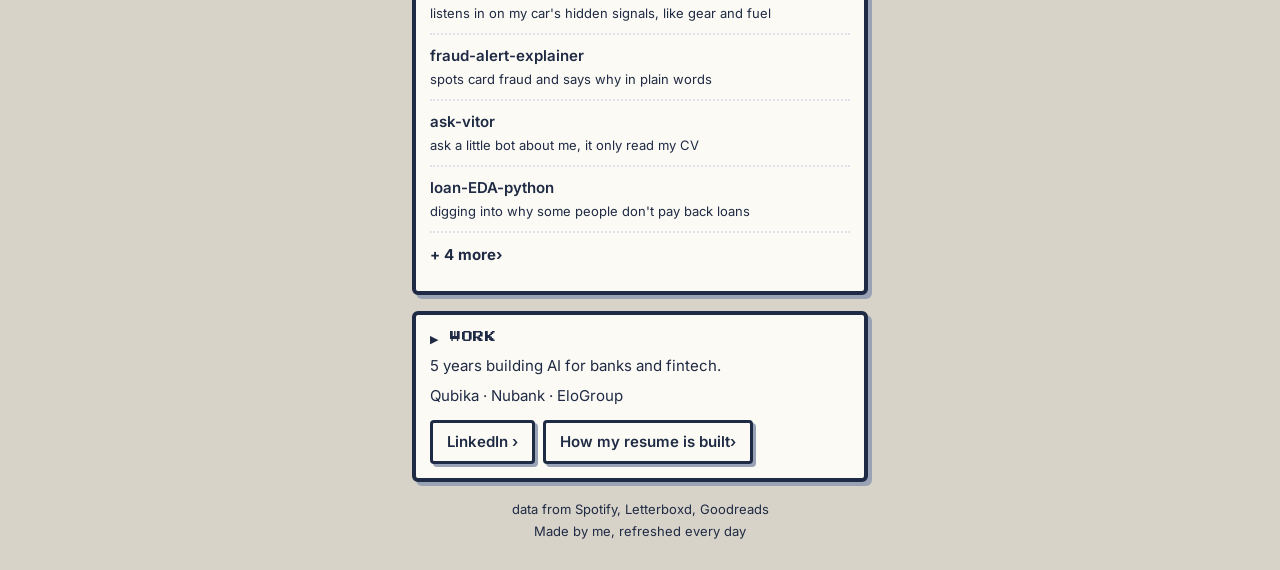
==== commit d04d7444: "chore: rebuild with the avatar and finished-book label" ====
--- a/index.html
+++ b/index.html
@@ -13,6 +13,7 @@
 <meta property="og:image" content="https://jvitorcosta.github.io/og-image.png">
 <meta name="twitter:card" content="summary_large_image">
 <link rel="icon" href="favicon.svg" type="image/svg+xml">
+<link rel="apple-touch-icon" href="apple-touch-icon.png">
 <script>try{var p=localStorage.getItem("palette");if(/^(pocket|night|nu)$/.test(p)){var h=document.documentElement;h.className="pal-"+p;h.setAttribute("data-pal",p)}}catch(e){}var h=document.documentElement,l=(navigator.language||"").toLowerCase().indexOf("pt")?"en":"pt";try{var s=localStorage.getItem("lang");if(s=="en"||s=="pt")l=s}catch(e){}h.lang=l;</script>
 <link rel="stylesheet" href="assets/site.css">
 <script src="assets/site.js" defer></script>
@@ -21,8 +22,8 @@
 <body>
 <main class="in">
 <header class="top"><div class="sw" role="group" aria-label="Colours" data-aria-en="Colours" data-aria-pt="Cores"><button type="button" data-palette="pocket" aria-label="Pocket" data-aria-en="Pocket" data-aria-pt="Pocket" style="background:#fbfaf4"></button><button type="button" data-palette="night" aria-label="Night Menu" data-aria-en="Night Menu" data-aria-pt="Menu Noturno" style="background:#221d33"></button><button type="button" data-palette="nu" aria-label="Nu Purple" data-aria-en="Nu Purple" data-aria-pt="Roxo Nu" style="background:#820ad1"></button></div><button type="button" data-lang-toggle aria-label="EN > PT, switch language">EN > PT</button></header>
-<section class="box" id="trainer"><div class="trainer"><div class="ava px" aria-hidden="true">V</div><div><h1 class="px name"><span lang="en">VITOR</span><span lang="pt">VITOR</span></h1><p class="small"><span lang="en">AI engineer from Manaus. I build gadgets for my car, my watch and my city.</span><span lang="pt">Engenheiro de IA de Manaus. Eu crio gadgets pro meu carro, meu relógio e minha cidade.</span></p></div></div><nav class="links"><a href="https://www.instagram.com/joaovpi/">Instagram</a><a href="https://github.com/jvitorcosta">GitHub</a><a href="https://www.linkedin.com/in/jvpro/">LinkedIn</a><a href="mailto:joaovpro17@gmail.com">Email</a></nav></section>
-<section class="box" id="right-now"><h2 class="h px"><span><span aria-hidden="true">▶</span> <span lang="en">LATELY</span><span lang="pt">ULTIMAMENTE</span><span class="cursor" aria-hidden="true">_</span></span></h2><ul class="menu"><li id="spotify-row" data-endpoint="https://spotify-now-playing-ashen-two.vercel.app/api/now-playing.json" data-playing="false" data-listening-en="LISTENING" data-listening-pt="OUVINDO" data-last-played-en="LISTENED" data-last-played-pt="OUVI"><a class="row" href="https://open.spotify.com/track/7D1Dq1oEmlKNJltvzTL0wN"><img class="th" data-field="cover" src="assets/live/f580eb65e43fa279.jpg" alt="" width="46" height="46" loading="lazy"><div class="body"><span class="k px" data-field="label"><span lang="en">LISTENED</span><span lang="pt">OUVI</span></span><span class="t"><span data-field="title">Roadgame</span> <span class="badge" data-field="badge" hidden>ON</span></span><span data-field="artist">Kavinsky</span></div></a><a class="go" href="https://open.spotify.com/user/12163300572" style="background:#1db954"><img src="assets/icons/spotify.svg" alt="" width="17" height="17"><span class="sr"><span lang="en">my Spotify profile</span><span lang="pt">meu perfil no Spotify</span></span></a></li><li><a class="row" href="https://letterboxd.com/zubu/film/street-fighter-2026/"><img class="th tall" src="assets/live/60c33e9fe3e4a697.jpg" alt="" width="46" height="66" loading="lazy"><div class="body"><span class="k px"><span lang="en">WATCHED</span><span lang="pt">ASSISTI</span></span><span class="t">Street Fighter (2026)</span><span aria-hidden="true">★★★½ ♥</span><span class="sr"><span lang="en">3.5 stars, liked</span><span lang="pt">3,5 estrelas, curtiu</span></span> · <span lang="en">Nov 5</span><span lang="pt">5 nov</span><br><i class="review">“os flashbacks de anime são muito bem feitos podia ser o john cena com…”</i></div></a><a class="go" href="https://letterboxd.com/zubu/" style="background:#202830"><img src="assets/icons/letterboxd.svg" alt="" width="17" height="17"><span class="sr"><span lang="en">my Letterboxd profile</span><span lang="pt">meu perfil no Letterboxd</span></span></a></li><li><a class="row" href="https://www.goodreads.com/book/show/41721428-can-t-hurt-me"><img class="th tall" src="assets/live/14aef339bca8975a.jpg" alt="" width="46" height="66" loading="lazy"><div class="body"><span class="k px"><span lang="en">READING</span><span lang="pt">LENDO</span></span><span class="t">Can&#x27;t Hurt Me: Master Your Mind and Defy the Od…</span>David Goggins · <span lang="en">p. 210 of 366</span><span lang="pt">p. 210 de 366</span><div class="hp"><i style="width:57%"></i></div></div></a><a class="go" href="https://www.goodreads.com/user/show/185113793-vitor-pinheiro" style="background:#553b08"><img src="assets/icons/goodreads.svg" alt="" width="17" height="17"><span class="sr"><span lang="en">my Goodreads profile</span><span lang="pt">meu perfil no Goodreads</span></span></a></li><li><div class="row"><div class="stv" aria-hidden="true">🚴</div><div class="body"><span class="k px"><span lang="en">MOVED</span><span lang="pt">TREINEI</span></span><span class="t">Night Ride · 5.0 km</span>25 min · 12.1 km/h · 3 PRs · <span lang="en">Nov 4</span><span lang="pt">4 nov</span><a class="strava-link" href="https://www.strava.com/athletes/150977885"><span lang="en">View on Strava</span><span lang="pt">View on Strava</span></a></div></div><a class="go" href="https://www.strava.com/athletes/150977885" style="background:#fc4c02"><img src="assets/icons/strava.svg" alt="" width="17" height="17"><span class="sr"><span lang="en">my Strava profile</span><span lang="pt">meu perfil no Strava</span></span></a></li></ul></section>
+<section class="box" id="trainer"><div class="trainer"><img class="ava" src="assets/avatar.png" alt="" width="72" height="72"><div><h1 class="px name"><span lang="en">VITOR</span><span lang="pt">VITOR</span></h1><p class="small"><span lang="en">AI engineer from Manaus. I build gadgets for my car, my watch and my city.</span><span lang="pt">Engenheiro de IA de Manaus. Eu crio gadgets pro meu carro, meu relógio e minha cidade.</span></p></div></div><nav class="links"><a href="https://www.instagram.com/joaovpi/">Instagram</a><a href="https://github.com/jvitorcosta">GitHub</a><a href="https://www.linkedin.com/in/jvpro/">LinkedIn</a><a href="mailto:joaovpro17@gmail.com">Email</a></nav></section>
+<section class="box" id="right-now"><h2 class="h px"><span><span aria-hidden="true">▶</span> <span lang="en">LATELY</span><span lang="pt">ULTIMAMENTE</span><span class="cursor" aria-hidden="true">_</span></span></h2><ul class="menu"><li id="spotify-row" data-endpoint="https://spotify-now-playing-ashen-two.vercel.app/api/now-playing.json" data-playing="false" data-listening-en="LISTENING" data-listening-pt="OUVINDO" data-last-played-en="LISTENED" data-last-played-pt="OUVI"><a class="row" href="https://open.spotify.com/track/1MJyiTlVdSLAjI9aclZ3hL"><img class="th" data-field="cover" src="assets/live/a8c0b59a66d82f7f.jpg" alt="" width="46" height="46" loading="lazy"><div class="body"><span class="k px" data-field="label"><span lang="en">LISTENED</span><span lang="pt">OUVI</span></span><span class="t"><span data-field="title">Scott and Zelda</span> <span class="badge" data-field="badge" hidden>ON</span></span><span data-field="artist">BIBI</span></div></a><a class="go" href="https://open.spotify.com/user/12163300572" style="background:#1db954"><img src="assets/icons/spotify.svg" alt="" width="17" height="17"><span class="sr"><span lang="en">my Spotify profile</span><span lang="pt">meu perfil no Spotify</span></span></a></li><li><a class="row" href="https://letterboxd.com/zubu/film/street-fighter-2026/"><img class="th tall" src="assets/live/60c33e9fe3e4a697.jpg" alt="" width="46" height="66" loading="lazy"><div class="body"><span class="k px"><span lang="en">WATCHED</span><span lang="pt">ASSISTI</span></span><span class="t">Street Fighter (2026)</span><span aria-hidden="true">★★★½ ♥</span><span class="sr"><span lang="en">3.5 stars, liked</span><span lang="pt">3,5 estrelas, curtiu</span></span> · <span lang="en">Nov 5</span><span lang="pt">5 nov</span><br><i class="review">“os flashbacks de anime são muito bem feitos podia ser o john cena com…”</i></div></a><a class="go" href="https://letterboxd.com/zubu/" style="background:#202830"><img src="assets/icons/letterboxd.svg" alt="" width="17" height="17"><span class="sr"><span lang="en">my Letterboxd profile</span><span lang="pt">meu perfil no Letterboxd</span></span></a></li><li><a class="row" href="https://www.goodreads.com/book/show/41721428-can-t-hurt-me"><img class="th tall" src="assets/live/14aef339bca8975a.jpg" alt="" width="46" height="66" loading="lazy"><div class="body"><span class="k px"><span lang="en">READING</span><span lang="pt">LENDO</span></span><span class="t">Can&#x27;t Hurt Me: Master Your Mind and Defy the Od…</span>David Goggins · <span lang="en">p. 210 of 366</span><span lang="pt">p. 210 de 366</span><div class="hp"><i style="width:57%"></i></div></div></a><a class="go" href="https://www.goodreads.com/user/show/185113793-vitor-pinheiro" style="background:#553b08"><img src="assets/icons/goodreads.svg" alt="" width="17" height="17"><span class="sr"><span lang="en">my Goodreads profile</span><span lang="pt">meu perfil no Goodreads</span></span></a></li><li><div class="row"><div class="stv" aria-hidden="true">🚴</div><div class="body"><span class="k px"><span lang="en">MOVED</span><span lang="pt">TREINEI</span></span><span class="t">Night Ride · 5.0 km</span>25 min · 12.1 km/h · 3 PRs · <span lang="en">Nov 4</span><span lang="pt">4 nov</span><a class="strava-link" href="https://www.strava.com/athletes/150977885"><span lang="en">View on Strava</span><span lang="pt">View on Strava</span></a></div></div><a class="go" href="https://www.strava.com/athletes/150977885" style="background:#fc4c02"><img src="assets/icons/strava.svg" alt="" width="17" height="17"><span class="sr"><span lang="en">my Strava profile</span><span lang="pt">meu perfil no Strava</span></span></a></li></ul></section>
 <section class="box" id="party"><h2 class="h px"><span><span aria-hidden="true">▶</span> <span lang="en">MY PARTY</span><span lang="pt">MEU TIME</span></span></h2><div class="party"><a class="mon" href="projects/car-cyberdeck.html"><div class="pic"><span class="emoji" aria-hidden="true">🚗</span><span class="lv">DAILY</span></div><div class="n"><b><span lang="en">Car Cyberdeck</span><span lang="pt">Car Cyberdeck</span></b><span lang="en">Spotify as a Pokémon battle on my dashboard</span><span lang="pt">O Spotify virando batalha Pokémon no painel do carro</span></div></a><a class="mon" href="https://github.com/jvitorcosta/garmin-watchfaces"><div class="pic"><img src="assets/live/2440479c14ac52b6.jpg" alt="" loading="lazy"><span class="lv">WRIST</span></div><div class="n"><b><span lang="en">Watch faces</span><span lang="pt">Mostradores</span></b><span lang="en">Pokémon faces I draw for my Garmin</span><span lang="pt">Mostradores de Pokémon que eu desenho pro meu Garmin</span></div></a><a class="mon" href="https://github.com/jvitorcosta/open-radars-manaus"><div class="pic"><span class="emoji" aria-hidden="true">📍</span><span class="lv">CITY</span></div><div class="n"><b><span lang="en">Open Radars</span><span lang="pt">Open Radars</span></b><span lang="en">every speed camera in Manaus, marked by me</span><span lang="pt">cada radar de Manaus, marcado por mim</span></div></a><a class="mon" href="https://github.com/jvitorcosta/haylou-faces"><div class="pic"><img src="assets/live/404f8e9ef244b418.png" alt="" loading="lazy"><span class="lv">WRIST</span></div><div class="n"><b><span lang="en">Haylou faces</span><span lang="pt">Mostradores Haylou</span></b><span lang="en">I cracked a cheap watch to draw on it</span><span lang="pt">Eu hackeei um relógio baratinho pra desenhar nele</span></div></a></div></section>
 <section class="box pc" id="pc-box"><h2 class="h px"><span><span aria-hidden="true">▶</span> <span lang="en">PC BOX</span><span lang="pt">CAIXA DO PC</span></span><a href="https://github.com/jvitorcosta?tab=repositories"><span lang="en">all on GitHub ›</span><span lang="pt">tudo no GitHub ›</span></a></h2><div class="repo"><a href="https://github.com/jvitorcosta/timeseries-analysis-streamlit">timeseries-analysis-streamlit<span><span lang="en">an app that checks how close a forecast got</span><span lang="pt">um app que mostra o quanto uma previsão acertou</span></span></a> <a class="try" href="https://forecast-error-analysis.streamlit.app"><span lang="en">try it</span><span lang="pt">testar</span> ›</a></div><div class="repo"><a href="projects/solvedor.html">or-solver-streamlit<span><span lang="en">solves textbook maths problems right in your browser</span><span lang="pt">resolve problemas de matemática de livro no navegador</span></span></a> <a class="try" href="https://solvedor.streamlit.app"><span lang="en">try it</span><span lang="pt">testar</span> ›</a> <a class="try" href="https://github.com/jvitorcosta/or-solver-streamlit">GitHub ›</a></div><div class="repo"><a href="https://github.com/jvitorcosta/python-uv-claude-template">python-uv-claude-template<span><span lang="en">my starter kit for every new coding project</span><span lang="pt">meu kit inicial pra todo projeto novo de código</span></span></a></div><div class="repo"><a href="https://github.com/jvitorcosta/haylou-rt-tools">haylou-rt-tools<span><span lang="en">the tools I made to talk to my cheap Haylou watch</span><span lang="pt">as ferramentas que eu fiz pra falar com meu relógio Haylou</span></span></a></div><div class="repo"><a href="https://github.com/jvitorcosta/car-can-lab">car-can-lab<span><span lang="en">listens in on my car&#x27;s hidden signals, like gear and fuel</span><span lang="pt">escuta os sinais escondidos do carro, tipo marcha e gasolina</span></span></a></div><div class="repo"><a href="https://github.com/jvitorcosta/fraud-alert-explainer">fraud-alert-explainer<span><span lang="en">spots card fraud and says why in plain words</span><span lang="pt">pega fraude no cartão e explica o motivo com clareza</span></span></a></div><div class="repo"><a href="https://github.com/jvitorcosta/ask-vitor">ask-vitor<span><span lang="en">ask a little bot about me, it only read my CV</span><span lang="pt">pergunte sobre mim a um robozinho que só leu meu currículo</span></span></a></div><div class="repo"><a href="https://github.com/jvitorcosta/loan-EDA-python">loan-EDA-python<span><span lang="en">digging into why some people don&#x27;t pay back loans</span><span lang="pt">investigando por que tem gente que não paga empréstimo</span></span></a></div><a class="more" href="https://github.com/jvitorcosta?tab=repositories"><span lang="en">+ 4 more</span><span lang="pt">+ 4 outros</span> <span aria-hidden="true">›</span></a></section>
 <section class="box" id="work"><h2 class="h px"><span><span aria-hidden="true">▶</span> <span lang="en">WORK</span><span lang="pt">TRABALHO</span></span></h2><p class="small"><span lang="en">5 years building AI for banks and fintech.</span><span lang="pt">5 anos criando IA pra bancos e fintechs.</span></p><p class="small companies">Qubika · Nubank · EloGroup</p><div class="links"><a href="https://www.linkedin.com/in/jvpro/">LinkedIn ›</a><a href="projects/resume-as-code.html"><span lang="en">How my resume is built</span><span lang="pt">Como meu currículo é feito</span> ›</a></div></section>
--- a/assets/site.css
+++ b/assets/site.css
@@ -68,7 +68,7 @@
 a { color: inherit; }
 :focus-visible { outline: 3px solid currentColor; outline-offset: 2px; }
 
-.px, .h, .k, .lv, .badge, .ava, [data-lang-toggle] {
+.px, .h, .k, .lv, .badge, [data-lang-toggle] {
   font-family: "Press Start 2P", ui-monospace, monospace;
   font-weight: 400;
   letter-spacing: .5px;
@@ -188,11 +188,11 @@
 .trainer { display: flex; gap: 12px; align-items: center; }
 .ava {
   flex: none;
-  display: grid; place-items: center;
+  display: block;
   width: 72px; height: 72px;
-  font-size: 26px;
-  color: var(--box);
-  background: var(--accent);
+  padding: 4px;
+  box-sizing: border-box;
+  background: var(--soft);
   border: 3px solid var(--line);
 }
 h1.name { margin: 0 0 8px; font-size: 14px; line-height: 1.5; }
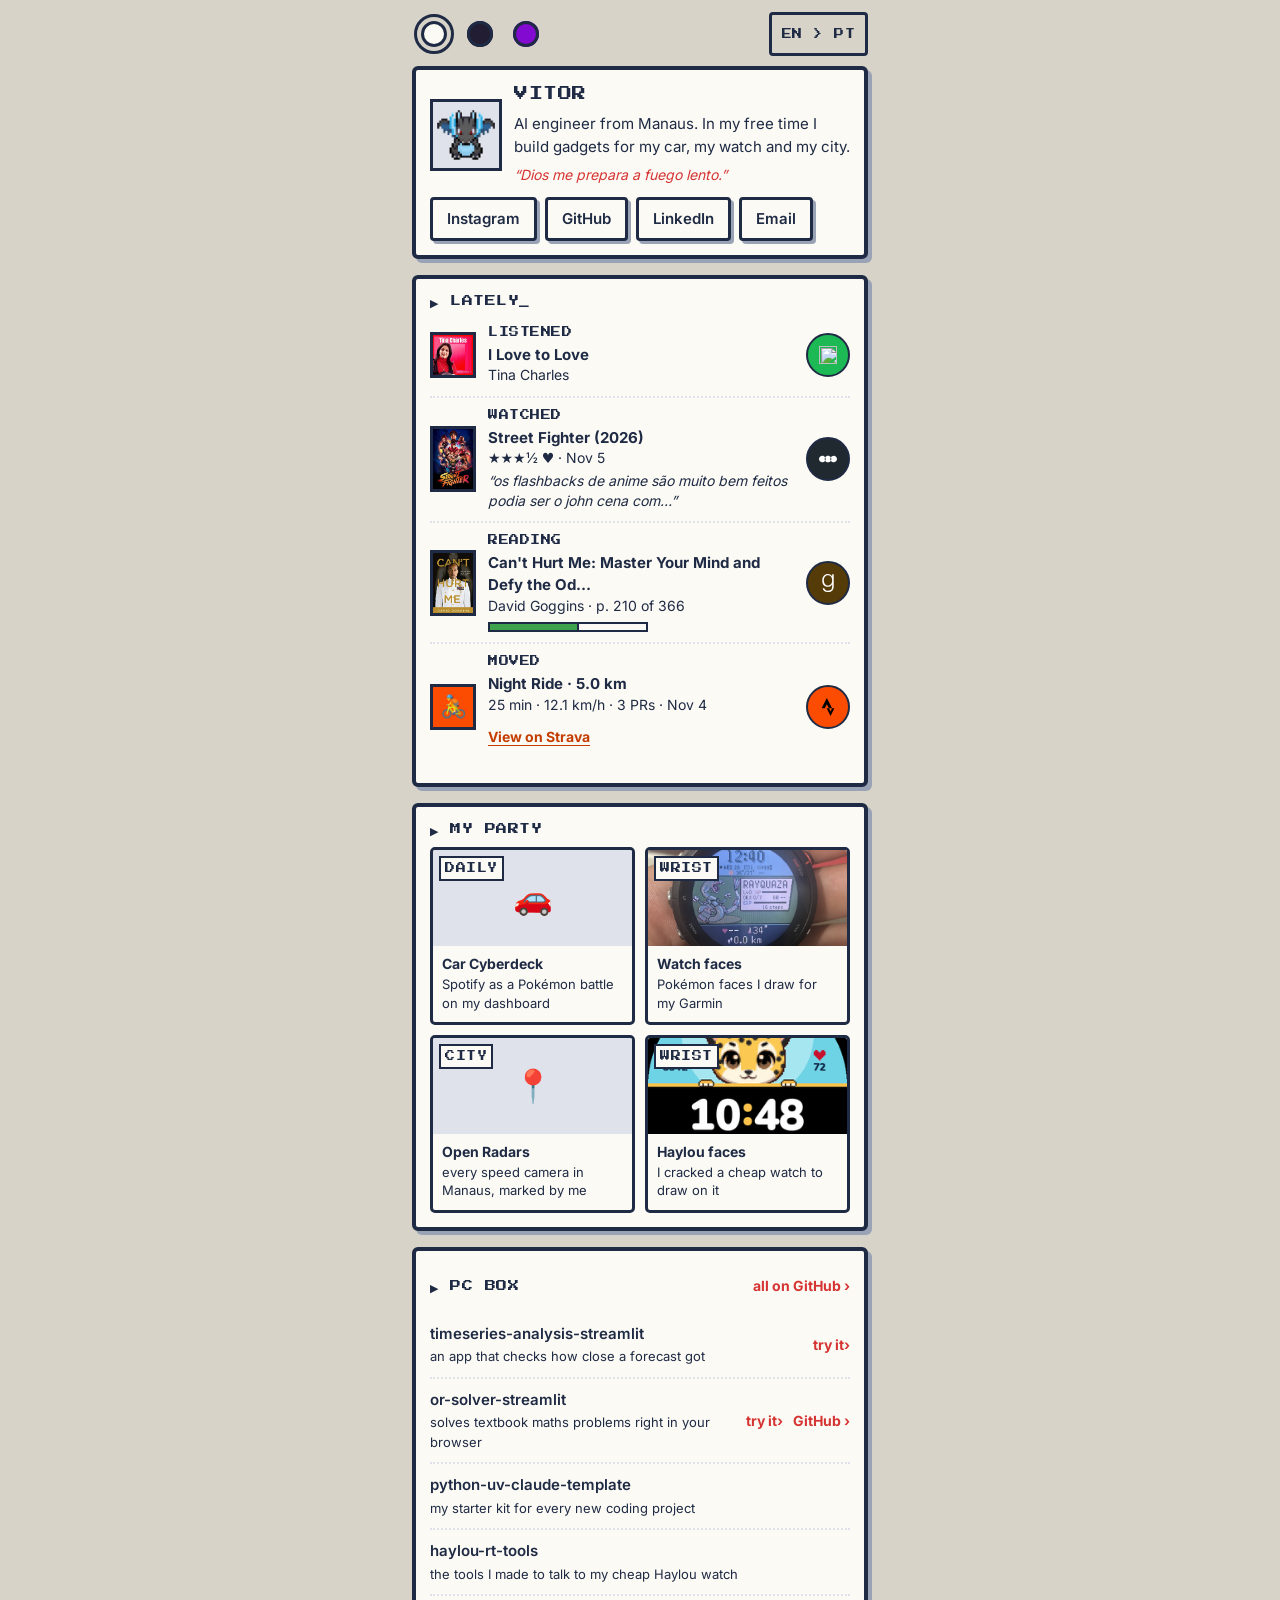
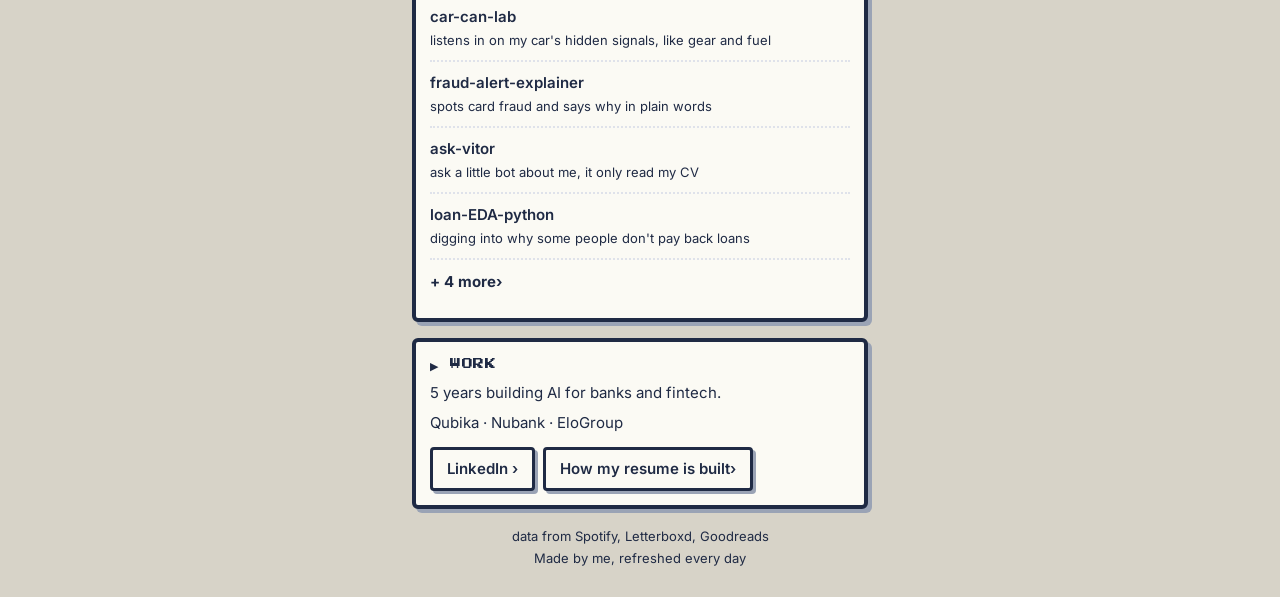
==== commit 29ac581e: "chore: rebuild" ====
--- a/index.html
+++ b/index.html
@@ -22,8 +22,8 @@
 <body>
 <main class="in">
 <header class="top"><div class="sw" role="group" aria-label="Colours" data-aria-en="Colours" data-aria-pt="Cores"><button type="button" data-palette="pocket" aria-label="Pocket" data-aria-en="Pocket" data-aria-pt="Pocket" style="background:#fbfaf4"></button><button type="button" data-palette="night" aria-label="Night Menu" data-aria-en="Night Menu" data-aria-pt="Menu Noturno" style="background:#221d33"></button><button type="button" data-palette="nu" aria-label="Nu Purple" data-aria-en="Nu Purple" data-aria-pt="Roxo Nu" style="background:#820ad1"></button></div><button type="button" data-lang-toggle aria-label="EN > PT, switch language">EN > PT</button></header>
-<section class="box" id="trainer"><div class="trainer"><img class="ava" src="assets/avatar.png" alt="" width="72" height="72"><div><h1 class="px name"><span lang="en">VITOR</span><span lang="pt">VITOR</span></h1><p class="small"><span lang="en">AI engineer from Manaus. I build gadgets for my car, my watch and my city.</span><span lang="pt">Engenheiro de IA de Manaus. Eu crio gadgets pro meu carro, meu relógio e minha cidade.</span></p></div></div><nav class="links"><a href="https://www.instagram.com/joaovpi/">Instagram</a><a href="https://github.com/jvitorcosta">GitHub</a><a href="https://www.linkedin.com/in/jvpro/">LinkedIn</a><a href="mailto:joaovpro17@gmail.com">Email</a></nav></section>
-<section class="box" id="right-now"><h2 class="h px"><span><span aria-hidden="true">▶</span> <span lang="en">LATELY</span><span lang="pt">ULTIMAMENTE</span><span class="cursor" aria-hidden="true">_</span></span></h2><ul class="menu"><li id="spotify-row" data-endpoint="https://spotify-now-playing-ashen-two.vercel.app/api/now-playing.json" data-playing="false" data-listening-en="LISTENING" data-listening-pt="OUVINDO" data-last-played-en="LISTENED" data-last-played-pt="OUVI"><a class="row" href="https://open.spotify.com/track/1MJyiTlVdSLAjI9aclZ3hL"><img class="th" data-field="cover" src="assets/live/a8c0b59a66d82f7f.jpg" alt="" width="46" height="46" loading="lazy"><div class="body"><span class="k px" data-field="label"><span lang="en">LISTENED</span><span lang="pt">OUVI</span></span><span class="t"><span data-field="title">Scott and Zelda</span> <span class="badge" data-field="badge" hidden>ON</span></span><span data-field="artist">BIBI</span></div></a><a class="go" href="https://open.spotify.com/user/12163300572" style="background:#1db954"><img src="assets/icons/spotify.svg" alt="" width="17" height="17"><span class="sr"><span lang="en">my Spotify profile</span><span lang="pt">meu perfil no Spotify</span></span></a></li><li><a class="row" href="https://letterboxd.com/zubu/film/street-fighter-2026/"><img class="th tall" src="assets/live/60c33e9fe3e4a697.jpg" alt="" width="46" height="66" loading="lazy"><div class="body"><span class="k px"><span lang="en">WATCHED</span><span lang="pt">ASSISTI</span></span><span class="t">Street Fighter (2026)</span><span aria-hidden="true">★★★½ ♥</span><span class="sr"><span lang="en">3.5 stars, liked</span><span lang="pt">3,5 estrelas, curtiu</span></span> · <span lang="en">Nov 5</span><span lang="pt">5 nov</span><br><i class="review">“os flashbacks de anime são muito bem feitos podia ser o john cena com…”</i></div></a><a class="go" href="https://letterboxd.com/zubu/" style="background:#202830"><img src="assets/icons/letterboxd.svg" alt="" width="17" height="17"><span class="sr"><span lang="en">my Letterboxd profile</span><span lang="pt">meu perfil no Letterboxd</span></span></a></li><li><a class="row" href="https://www.goodreads.com/book/show/41721428-can-t-hurt-me"><img class="th tall" src="assets/live/14aef339bca8975a.jpg" alt="" width="46" height="66" loading="lazy"><div class="body"><span class="k px"><span lang="en">READING</span><span lang="pt">LENDO</span></span><span class="t">Can&#x27;t Hurt Me: Master Your Mind and Defy the Od…</span>David Goggins · <span lang="en">p. 210 of 366</span><span lang="pt">p. 210 de 366</span><div class="hp"><i style="width:57%"></i></div></div></a><a class="go" href="https://www.goodreads.com/user/show/185113793-vitor-pinheiro" style="background:#553b08"><img src="assets/icons/goodreads.svg" alt="" width="17" height="17"><span class="sr"><span lang="en">my Goodreads profile</span><span lang="pt">meu perfil no Goodreads</span></span></a></li><li><div class="row"><div class="stv" aria-hidden="true">🚴</div><div class="body"><span class="k px"><span lang="en">MOVED</span><span lang="pt">TREINEI</span></span><span class="t">Night Ride · 5.0 km</span>25 min · 12.1 km/h · 3 PRs · <span lang="en">Nov 4</span><span lang="pt">4 nov</span><a class="strava-link" href="https://www.strava.com/athletes/150977885"><span lang="en">View on Strava</span><span lang="pt">View on Strava</span></a></div></div><a class="go" href="https://www.strava.com/athletes/150977885" style="background:#fc4c02"><img src="assets/icons/strava.svg" alt="" width="17" height="17"><span class="sr"><span lang="en">my Strava profile</span><span lang="pt">meu perfil no Strava</span></span></a></li></ul></section>
+<section class="box" id="trainer"><div class="trainer"><img class="ava" src="assets/avatar.png" alt="" width="72" height="72"><div><h1 class="px name"><span lang="en">VITOR</span><span lang="pt">VITOR</span></h1><p class="small"><span lang="en">AI engineer from Manaus. In my free time I build gadgets for my car, my watch and my city.</span><span lang="pt">Engenheiro de IA de Manaus. No tempo livre, crio gadgets pro meu carro, meu relógio e minha cidade.</span></p><p class="motto" lang="es">“Dios me prepara a fuego lento.”</p></div></div><nav class="links"><a href="https://www.instagram.com/joaovpi/">Instagram</a><a href="https://github.com/jvitorcosta">GitHub</a><a href="https://www.linkedin.com/in/jvpro/">LinkedIn</a><a href="mailto:joaovpro17@gmail.com">Email</a></nav></section>
+<section class="box" id="right-now"><h2 class="h px"><span><span aria-hidden="true">▶</span> <span lang="en">LATELY</span><span lang="pt">ULTIMAMENTE</span><span class="cursor" aria-hidden="true">_</span></span></h2><ul class="menu"><li id="spotify-row" data-endpoint="https://spotify-now-playing-ashen-two.vercel.app/api/now-playing.json" data-playing="false" data-listening-en="LISTENING" data-listening-pt="OUVINDO" data-last-played-en="LISTENED" data-last-played-pt="OUVI"><a class="row" href="https://open.spotify.com/track/0tlsZOKkDspm8LDpb0HVQ8"><img class="th" data-field="cover" src="assets/live/9881706dfd5cd03c.jpg" alt="" width="46" height="46" loading="lazy"><div class="body"><span class="k px" data-field="label"><span lang="en">LISTENED</span><span lang="pt">OUVI</span></span><span class="t"><span data-field="title">I Love to Love</span> <span class="badge" data-field="badge" hidden>ON</span></span><span data-field="artist">Tina Charles</span></div></a><a class="go" href="https://open.spotify.com/user/12163300572" style="background:#1db954"><img src="assets/icons/spotify.svg" alt="" width="17" height="17"><span class="sr"><span lang="en">my Spotify profile</span><span lang="pt">meu perfil no Spotify</span></span></a></li><li><a class="row" href="https://letterboxd.com/zubu/film/street-fighter-2026/"><img class="th tall" src="assets/live/60c33e9fe3e4a697.jpg" alt="" width="46" height="66" loading="lazy"><div class="body"><span class="k px"><span lang="en">WATCHED</span><span lang="pt">ASSISTI</span></span><span class="t">Street Fighter (2026)</span><span aria-hidden="true">★★★½ ♥</span><span class="sr"><span lang="en">3.5 stars, liked</span><span lang="pt">3,5 estrelas, curtiu</span></span> · <span lang="en">Nov 5</span><span lang="pt">5 nov</span><br><i class="review">“os flashbacks de anime são muito bem feitos podia ser o john cena com…”</i></div></a><a class="go" href="https://letterboxd.com/zubu/" style="background:#202830"><img src="assets/icons/letterboxd.svg" alt="" width="17" height="17"><span class="sr"><span lang="en">my Letterboxd profile</span><span lang="pt">meu perfil no Letterboxd</span></span></a></li><li><a class="row" href="https://www.goodreads.com/book/show/41721428-can-t-hurt-me"><img class="th tall" src="assets/live/14aef339bca8975a.jpg" alt="" width="46" height="66" loading="lazy"><div class="body"><span class="k px"><span lang="en">READING</span><span lang="pt">LENDO</span></span><span class="t">Can&#x27;t Hurt Me: Master Your Mind and Defy the Od…</span>David Goggins · <span lang="en">p. 210 of 366</span><span lang="pt">p. 210 de 366</span><div class="hp"><i style="width:57%"></i></div></div></a><a class="go" href="https://www.goodreads.com/user/show/185113793-vitor-pinheiro" style="background:#553b08"><img src="assets/icons/goodreads.svg" alt="" width="17" height="17"><span class="sr"><span lang="en">my Goodreads profile</span><span lang="pt">meu perfil no Goodreads</span></span></a></li><li><div class="row"><div class="stv" aria-hidden="true">🚴</div><div class="body"><span class="k px"><span lang="en">MOVED</span><span lang="pt">TREINEI</span></span><span class="t">Night Ride · 5.0 km</span>25 min · 12.1 km/h · 3 PRs · <span lang="en">Nov 4</span><span lang="pt">4 nov</span><a class="strava-link" href="https://www.strava.com/athletes/150977885"><span lang="en">View on Strava</span><span lang="pt">View on Strava</span></a></div></div><a class="go" href="https://www.strava.com/athletes/150977885" style="background:#fc4c02"><img src="assets/icons/strava.svg" alt="" width="17" height="17"><span class="sr"><span lang="en">my Strava profile</span><span lang="pt">meu perfil no Strava</span></span></a></li></ul></section>
 <section class="box" id="party"><h2 class="h px"><span><span aria-hidden="true">▶</span> <span lang="en">MY PARTY</span><span lang="pt">MEU TIME</span></span></h2><div class="party"><a class="mon" href="projects/car-cyberdeck.html"><div class="pic"><span class="emoji" aria-hidden="true">🚗</span><span class="lv">DAILY</span></div><div class="n"><b><span lang="en">Car Cyberdeck</span><span lang="pt">Car Cyberdeck</span></b><span lang="en">Spotify as a Pokémon battle on my dashboard</span><span lang="pt">O Spotify virando batalha Pokémon no painel do carro</span></div></a><a class="mon" href="https://github.com/jvitorcosta/garmin-watchfaces"><div class="pic"><img src="assets/live/2440479c14ac52b6.jpg" alt="" loading="lazy"><span class="lv">WRIST</span></div><div class="n"><b><span lang="en">Watch faces</span><span lang="pt">Mostradores</span></b><span lang="en">Pokémon faces I draw for my Garmin</span><span lang="pt">Mostradores de Pokémon que eu desenho pro meu Garmin</span></div></a><a class="mon" href="https://github.com/jvitorcosta/open-radars-manaus"><div class="pic"><span class="emoji" aria-hidden="true">📍</span><span class="lv">CITY</span></div><div class="n"><b><span lang="en">Open Radars</span><span lang="pt">Open Radars</span></b><span lang="en">every speed camera in Manaus, marked by me</span><span lang="pt">cada radar de Manaus, marcado por mim</span></div></a><a class="mon" href="https://github.com/jvitorcosta/haylou-faces"><div class="pic"><img src="assets/live/404f8e9ef244b418.png" alt="" loading="lazy"><span class="lv">WRIST</span></div><div class="n"><b><span lang="en">Haylou faces</span><span lang="pt">Mostradores Haylou</span></b><span lang="en">I cracked a cheap watch to draw on it</span><span lang="pt">Eu hackeei um relógio baratinho pra desenhar nele</span></div></a></div></section>
 <section class="box pc" id="pc-box"><h2 class="h px"><span><span aria-hidden="true">▶</span> <span lang="en">PC BOX</span><span lang="pt">CAIXA DO PC</span></span><a href="https://github.com/jvitorcosta?tab=repositories"><span lang="en">all on GitHub ›</span><span lang="pt">tudo no GitHub ›</span></a></h2><div class="repo"><a href="https://github.com/jvitorcosta/timeseries-analysis-streamlit">timeseries-analysis-streamlit<span><span lang="en">an app that checks how close a forecast got</span><span lang="pt">um app que mostra o quanto uma previsão acertou</span></span></a> <a class="try" href="https://forecast-error-analysis.streamlit.app"><span lang="en">try it</span><span lang="pt">testar</span> ›</a></div><div class="repo"><a href="projects/solvedor.html">or-solver-streamlit<span><span lang="en">solves textbook maths problems right in your browser</span><span lang="pt">resolve problemas de matemática de livro no navegador</span></span></a> <a class="try" href="https://solvedor.streamlit.app"><span lang="en">try it</span><span lang="pt">testar</span> ›</a> <a class="try" href="https://github.com/jvitorcosta/or-solver-streamlit">GitHub ›</a></div><div class="repo"><a href="https://github.com/jvitorcosta/python-uv-claude-template">python-uv-claude-template<span><span lang="en">my starter kit for every new coding project</span><span lang="pt">meu kit inicial pra todo projeto novo de código</span></span></a></div><div class="repo"><a href="https://github.com/jvitorcosta/haylou-rt-tools">haylou-rt-tools<span><span lang="en">the tools I made to talk to my cheap Haylou watch</span><span lang="pt">as ferramentas que eu fiz pra falar com meu relógio Haylou</span></span></a></div><div class="repo"><a href="https://github.com/jvitorcosta/car-can-lab">car-can-lab<span><span lang="en">listens in on my car&#x27;s hidden signals, like gear and fuel</span><span lang="pt">escuta os sinais escondidos do carro, tipo marcha e gasolina</span></span></a></div><div class="repo"><a href="https://github.com/jvitorcosta/fraud-alert-explainer">fraud-alert-explainer<span><span lang="en">spots card fraud and says why in plain words</span><span lang="pt">pega fraude no cartão e explica o motivo com clareza</span></span></a></div><div class="repo"><a href="https://github.com/jvitorcosta/ask-vitor">ask-vitor<span><span lang="en">ask a little bot about me, it only read my CV</span><span lang="pt">pergunte sobre mim a um robozinho que só leu meu currículo</span></span></a></div><div class="repo"><a href="https://github.com/jvitorcosta/loan-EDA-python">loan-EDA-python<span><span lang="en">digging into why some people don&#x27;t pay back loans</span><span lang="pt">investigando por que tem gente que não paga empréstimo</span></span></a></div><a class="more" href="https://github.com/jvitorcosta?tab=repositories"><span lang="en">+ 4 more</span><span lang="pt">+ 4 outros</span> <span aria-hidden="true">›</span></a></section>
 <section class="box" id="work"><h2 class="h px"><span><span aria-hidden="true">▶</span> <span lang="en">WORK</span><span lang="pt">TRABALHO</span></span></h2><p class="small"><span lang="en">5 years building AI for banks and fintech.</span><span lang="pt">5 anos criando IA pra bancos e fintechs.</span></p><p class="small companies">Qubika · Nubank · EloGroup</p><div class="links"><a href="https://www.linkedin.com/in/jvpro/">LinkedIn ›</a><a href="projects/resume-as-code.html"><span lang="en">How my resume is built</span><span lang="pt">Como meu currículo é feito</span> ›</a></div></section>
--- a/assets/site.css
+++ b/assets/site.css
@@ -40,7 +40,7 @@
 
 .pal-pocket { --bg:#d7d3c8; --box:#fbfaf4; --ink:#1f2a44; --line:#1f2a44; --shadow:#9aa3b5; --soft:#dfe2ea; --accent:#d63333; --hp:#3fa34d; --ink-on-bg:#1f2a44; --strava:#c43d00; --strava-decoration:underline; color-scheme:light; }
 .pal-night { --bg:#141220; --box:#221d33; --ink:#f2eefc; --line:#7a6ea6; --shadow:#000000; --soft:#3a3354; --accent:#ff8000; --hp:#00e054; --ink-on-bg:#f2eefc; --strava:#fc5200; --strava-decoration:none; color-scheme:dark; }
-.pal-nu { --bg:#820ad1; --box:#faf5ff; --ink:#2a0845; --line:#2a0845; --shadow:#4a0478; --soft:#ead9fb; --accent:#820ad1; --hp:#ffb703; --ink-on-bg:#ffffff; --strava:#c43d00; --strava-decoration:underline; color-scheme:light; }
+.pal-nu { --bg:#820ad1; --box:#f7f0e1; --ink:#2a0845; --line:#2a0845; --shadow:#4a0478; --soft:#e9dcc2; --accent:#820ad1; --hp:#ffb703; --ink-on-bg:#ffffff; --strava:#c43d00; --strava-decoration:underline; color-scheme:light; }
 
 /* No JS yet (or none at all): a light-mode phone gets Pocket. site.js sets data-pal, which ends this. */
 @media (prefers-color-scheme: light) {
@@ -182,6 +182,7 @@
 @keyframes blink { 50% { opacity: 0; } }
 
 .small { margin: 0; font-size: 15px; line-height: 1.5; }
+.motto { margin: 6px 0 0; font-size: 14px; font-style: italic; color: var(--accent); }
 #work .small { margin: 8px 0 0; }
 
 /* Trainer card */
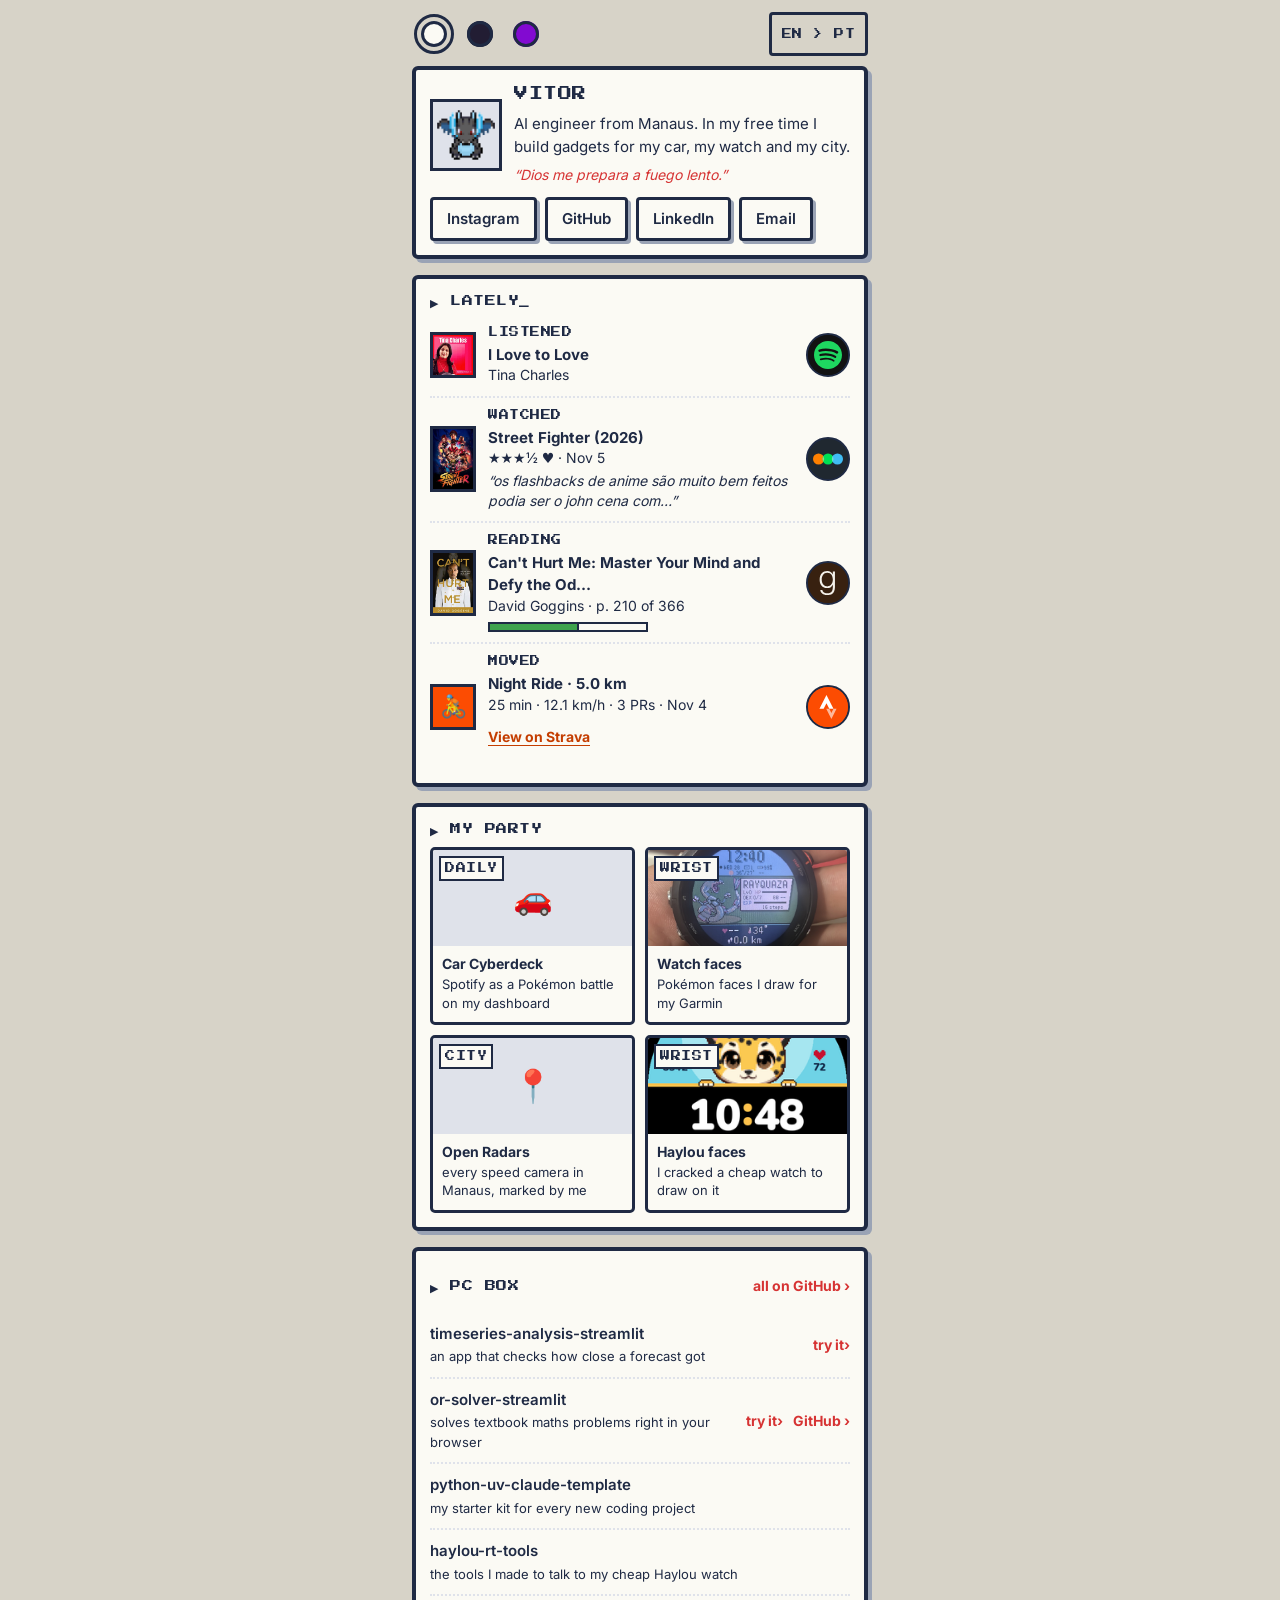
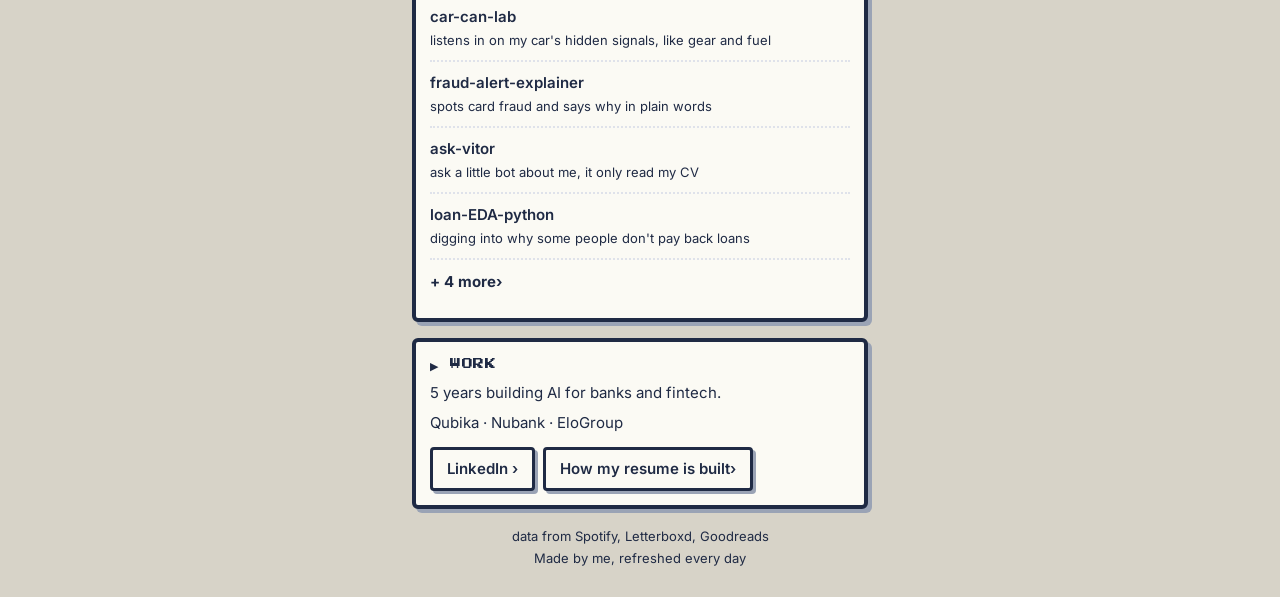
==== commit 0576154b: "style: full-colour app badges for Spotify, Letterboxd, Goodreads and Strava" ====
--- a/index.html
+++ b/index.html
@@ -23,7 +23,7 @@
 <main class="in">
 <header class="top"><div class="sw" role="group" aria-label="Colours" data-aria-en="Colours" data-aria-pt="Cores"><button type="button" data-palette="pocket" aria-label="Pocket" data-aria-en="Pocket" data-aria-pt="Pocket" style="background:#fbfaf4"></button><button type="button" data-palette="night" aria-label="Night Menu" data-aria-en="Night Menu" data-aria-pt="Menu Noturno" style="background:#221d33"></button><button type="button" data-palette="nu" aria-label="Nu Purple" data-aria-en="Nu Purple" data-aria-pt="Roxo Nu" style="background:#820ad1"></button></div><button type="button" data-lang-toggle aria-label="EN > PT, switch language">EN > PT</button></header>
 <section class="box" id="trainer"><div class="trainer"><img class="ava" src="assets/avatar.png" alt="" width="72" height="72"><div><h1 class="px name"><span lang="en">VITOR</span><span lang="pt">VITOR</span></h1><p class="small"><span lang="en">AI engineer from Manaus. In my free time I build gadgets for my car, my watch and my city.</span><span lang="pt">Engenheiro de IA de Manaus. No tempo livre, crio gadgets pro meu carro, meu relógio e minha cidade.</span></p><p class="motto" lang="es">“Dios me prepara a fuego lento.”</p></div></div><nav class="links"><a href="https://www.instagram.com/joaovpi/">Instagram</a><a href="https://github.com/jvitorcosta">GitHub</a><a href="https://www.linkedin.com/in/jvpro/">LinkedIn</a><a href="mailto:joaovpro17@gmail.com">Email</a></nav></section>
-<section class="box" id="right-now"><h2 class="h px"><span><span aria-hidden="true">▶</span> <span lang="en">LATELY</span><span lang="pt">ULTIMAMENTE</span><span class="cursor" aria-hidden="true">_</span></span></h2><ul class="menu"><li id="spotify-row" data-endpoint="https://spotify-now-playing-ashen-two.vercel.app/api/now-playing.json" data-playing="false" data-listening-en="LISTENING" data-listening-pt="OUVINDO" data-last-played-en="LISTENED" data-last-played-pt="OUVI"><a class="row" href="https://open.spotify.com/track/0tlsZOKkDspm8LDpb0HVQ8"><img class="th" data-field="cover" src="assets/live/9881706dfd5cd03c.jpg" alt="" width="46" height="46" loading="lazy"><div class="body"><span class="k px" data-field="label"><span lang="en">LISTENED</span><span lang="pt">OUVI</span></span><span class="t"><span data-field="title">I Love to Love</span> <span class="badge" data-field="badge" hidden>ON</span></span><span data-field="artist">Tina Charles</span></div></a><a class="go" href="https://open.spotify.com/user/12163300572" style="background:#1db954"><img src="assets/icons/spotify.svg" alt="" width="17" height="17"><span class="sr"><span lang="en">my Spotify profile</span><span lang="pt">meu perfil no Spotify</span></span></a></li><li><a class="row" href="https://letterboxd.com/zubu/film/street-fighter-2026/"><img class="th tall" src="assets/live/60c33e9fe3e4a697.jpg" alt="" width="46" height="66" loading="lazy"><div class="body"><span class="k px"><span lang="en">WATCHED</span><span lang="pt">ASSISTI</span></span><span class="t">Street Fighter (2026)</span><span aria-hidden="true">★★★½ ♥</span><span class="sr"><span lang="en">3.5 stars, liked</span><span lang="pt">3,5 estrelas, curtiu</span></span> · <span lang="en">Nov 5</span><span lang="pt">5 nov</span><br><i class="review">“os flashbacks de anime são muito bem feitos podia ser o john cena com…”</i></div></a><a class="go" href="https://letterboxd.com/zubu/" style="background:#202830"><img src="assets/icons/letterboxd.svg" alt="" width="17" height="17"><span class="sr"><span lang="en">my Letterboxd profile</span><span lang="pt">meu perfil no Letterboxd</span></span></a></li><li><a class="row" href="https://www.goodreads.com/book/show/41721428-can-t-hurt-me"><img class="th tall" src="assets/live/14aef339bca8975a.jpg" alt="" width="46" height="66" loading="lazy"><div class="body"><span class="k px"><span lang="en">READING</span><span lang="pt">LENDO</span></span><span class="t">Can&#x27;t Hurt Me: Master Your Mind and Defy the Od…</span>David Goggins · <span lang="en">p. 210 of 366</span><span lang="pt">p. 210 de 366</span><div class="hp"><i style="width:57%"></i></div></div></a><a class="go" href="https://www.goodreads.com/user/show/185113793-vitor-pinheiro" style="background:#553b08"><img src="assets/icons/goodreads.svg" alt="" width="17" height="17"><span class="sr"><span lang="en">my Goodreads profile</span><span lang="pt">meu perfil no Goodreads</span></span></a></li><li><div class="row"><div class="stv" aria-hidden="true">🚴</div><div class="body"><span class="k px"><span lang="en">MOVED</span><span lang="pt">TREINEI</span></span><span class="t">Night Ride · 5.0 km</span>25 min · 12.1 km/h · 3 PRs · <span lang="en">Nov 4</span><span lang="pt">4 nov</span><a class="strava-link" href="https://www.strava.com/athletes/150977885"><span lang="en">View on Strava</span><span lang="pt">View on Strava</span></a></div></div><a class="go" href="https://www.strava.com/athletes/150977885" style="background:#fc4c02"><img src="assets/icons/strava.svg" alt="" width="17" height="17"><span class="sr"><span lang="en">my Strava profile</span><span lang="pt">meu perfil no Strava</span></span></a></li></ul></section>
+<section class="box" id="right-now"><h2 class="h px"><span><span aria-hidden="true">▶</span> <span lang="en">LATELY</span><span lang="pt">ULTIMAMENTE</span><span class="cursor" aria-hidden="true">_</span></span></h2><ul class="menu"><li id="spotify-row" data-endpoint="https://spotify-now-playing-ashen-two.vercel.app/api/now-playing.json" data-playing="false" data-listening-en="LISTENING" data-listening-pt="OUVINDO" data-last-played-en="LISTENED" data-last-played-pt="OUVI"><a class="row" href="https://open.spotify.com/track/0tlsZOKkDspm8LDpb0HVQ8"><img class="th" data-field="cover" src="assets/live/9881706dfd5cd03c.jpg" alt="" width="46" height="46" loading="lazy"><div class="body"><span class="k px" data-field="label"><span lang="en">LISTENED</span><span lang="pt">OUVI</span></span><span class="t"><span data-field="title">I Love to Love</span> <span class="badge" data-field="badge" hidden>ON</span></span><span data-field="artist">Tina Charles</span></div></a><a class="go" href="https://open.spotify.com/user/12163300572" style="background:#121212"><img src="assets/icons/spotify.svg" alt="" width="40" height="40"><span class="sr"><span lang="en">my Spotify profile</span><span lang="pt">meu perfil no Spotify</span></span></a></li><li><a class="row" href="https://letterboxd.com/zubu/film/street-fighter-2026/"><img class="th tall" src="assets/live/60c33e9fe3e4a697.jpg" alt="" width="46" height="66" loading="lazy"><div class="body"><span class="k px"><span lang="en">WATCHED</span><span lang="pt">ASSISTI</span></span><span class="t">Street Fighter (2026)</span><span aria-hidden="true">★★★½ ♥</span><span class="sr"><span lang="en">3.5 stars, liked</span><span lang="pt">3,5 estrelas, curtiu</span></span> · <span lang="en">Nov 5</span><span lang="pt">5 nov</span><br><i class="review">“os flashbacks de anime são muito bem feitos podia ser o john cena com…”</i></div></a><a class="go" href="https://letterboxd.com/zubu/" style="background:#202830"><img src="assets/icons/letterboxd.svg" alt="" width="40" height="40"><span class="sr"><span lang="en">my Letterboxd profile</span><span lang="pt">meu perfil no Letterboxd</span></span></a></li><li><a class="row" href="https://www.goodreads.com/book/show/41721428-can-t-hurt-me"><img class="th tall" src="assets/live/14aef339bca8975a.jpg" alt="" width="46" height="66" loading="lazy"><div class="body"><span class="k px"><span lang="en">READING</span><span lang="pt">LENDO</span></span><span class="t">Can&#x27;t Hurt Me: Master Your Mind and Defy the Od…</span>David Goggins · <span lang="en">p. 210 of 366</span><span lang="pt">p. 210 de 366</span><div class="hp"><i style="width:57%"></i></div></div></a><a class="go" href="https://www.goodreads.com/user/show/185113793-vitor-pinheiro" style="background:#382110"><img src="assets/icons/goodreads.svg" alt="" width="40" height="40"><span class="sr"><span lang="en">my Goodreads profile</span><span lang="pt">meu perfil no Goodreads</span></span></a></li><li><div class="row"><div class="stv" aria-hidden="true">🚴</div><div class="body"><span class="k px"><span lang="en">MOVED</span><span lang="pt">TREINEI</span></span><span class="t">Night Ride · 5.0 km</span>25 min · 12.1 km/h · 3 PRs · <span lang="en">Nov 4</span><span lang="pt">4 nov</span><a class="strava-link" href="https://www.strava.com/athletes/150977885"><span lang="en">View on Strava</span><span lang="pt">View on Strava</span></a></div></div><a class="go" href="https://www.strava.com/athletes/150977885" style="background:#fc4c02"><img src="assets/icons/strava.svg" alt="" width="40" height="40"><span class="sr"><span lang="en">my Strava profile</span><span lang="pt">meu perfil no Strava</span></span></a></li></ul></section>
 <section class="box" id="party"><h2 class="h px"><span><span aria-hidden="true">▶</span> <span lang="en">MY PARTY</span><span lang="pt">MEU TIME</span></span></h2><div class="party"><a class="mon" href="projects/car-cyberdeck.html"><div class="pic"><span class="emoji" aria-hidden="true">🚗</span><span class="lv">DAILY</span></div><div class="n"><b><span lang="en">Car Cyberdeck</span><span lang="pt">Car Cyberdeck</span></b><span lang="en">Spotify as a Pokémon battle on my dashboard</span><span lang="pt">O Spotify virando batalha Pokémon no painel do carro</span></div></a><a class="mon" href="https://github.com/jvitorcosta/garmin-watchfaces"><div class="pic"><img src="assets/live/2440479c14ac52b6.jpg" alt="" loading="lazy"><span class="lv">WRIST</span></div><div class="n"><b><span lang="en">Watch faces</span><span lang="pt">Mostradores</span></b><span lang="en">Pokémon faces I draw for my Garmin</span><span lang="pt">Mostradores de Pokémon que eu desenho pro meu Garmin</span></div></a><a class="mon" href="https://github.com/jvitorcosta/open-radars-manaus"><div class="pic"><span class="emoji" aria-hidden="true">📍</span><span class="lv">CITY</span></div><div class="n"><b><span lang="en">Open Radars</span><span lang="pt">Open Radars</span></b><span lang="en">every speed camera in Manaus, marked by me</span><span lang="pt">cada radar de Manaus, marcado por mim</span></div></a><a class="mon" href="https://github.com/jvitorcosta/haylou-faces"><div class="pic"><img src="assets/live/404f8e9ef244b418.png" alt="" loading="lazy"><span class="lv">WRIST</span></div><div class="n"><b><span lang="en">Haylou faces</span><span lang="pt">Mostradores Haylou</span></b><span lang="en">I cracked a cheap watch to draw on it</span><span lang="pt">Eu hackeei um relógio baratinho pra desenhar nele</span></div></a></div></section>
 <section class="box pc" id="pc-box"><h2 class="h px"><span><span aria-hidden="true">▶</span> <span lang="en">PC BOX</span><span lang="pt">CAIXA DO PC</span></span><a href="https://github.com/jvitorcosta?tab=repositories"><span lang="en">all on GitHub ›</span><span lang="pt">tudo no GitHub ›</span></a></h2><div class="repo"><a href="https://github.com/jvitorcosta/timeseries-analysis-streamlit">timeseries-analysis-streamlit<span><span lang="en">an app that checks how close a forecast got</span><span lang="pt">um app que mostra o quanto uma previsão acertou</span></span></a> <a class="try" href="https://forecast-error-analysis.streamlit.app"><span lang="en">try it</span><span lang="pt">testar</span> ›</a></div><div class="repo"><a href="projects/solvedor.html">or-solver-streamlit<span><span lang="en">solves textbook maths problems right in your browser</span><span lang="pt">resolve problemas de matemática de livro no navegador</span></span></a> <a class="try" href="https://solvedor.streamlit.app"><span lang="en">try it</span><span lang="pt">testar</span> ›</a> <a class="try" href="https://github.com/jvitorcosta/or-solver-streamlit">GitHub ›</a></div><div class="repo"><a href="https://github.com/jvitorcosta/python-uv-claude-template">python-uv-claude-template<span><span lang="en">my starter kit for every new coding project</span><span lang="pt">meu kit inicial pra todo projeto novo de código</span></span></a></div><div class="repo"><a href="https://github.com/jvitorcosta/haylou-rt-tools">haylou-rt-tools<span><span lang="en">the tools I made to talk to my cheap Haylou watch</span><span lang="pt">as ferramentas que eu fiz pra falar com meu relógio Haylou</span></span></a></div><div class="repo"><a href="https://github.com/jvitorcosta/car-can-lab">car-can-lab<span><span lang="en">listens in on my car&#x27;s hidden signals, like gear and fuel</span><span lang="pt">escuta os sinais escondidos do carro, tipo marcha e gasolina</span></span></a></div><div class="repo"><a href="https://github.com/jvitorcosta/fraud-alert-explainer">fraud-alert-explainer<span><span lang="en">spots card fraud and says why in plain words</span><span lang="pt">pega fraude no cartão e explica o motivo com clareza</span></span></a></div><div class="repo"><a href="https://github.com/jvitorcosta/ask-vitor">ask-vitor<span><span lang="en">ask a little bot about me, it only read my CV</span><span lang="pt">pergunte sobre mim a um robozinho que só leu meu currículo</span></span></a></div><div class="repo"><a href="https://github.com/jvitorcosta/loan-EDA-python">loan-EDA-python<span><span lang="en">digging into why some people don&#x27;t pay back loans</span><span lang="pt">investigando por que tem gente que não paga empréstimo</span></span></a></div><a class="more" href="https://github.com/jvitorcosta?tab=repositories"><span lang="en">+ 4 more</span><span lang="pt">+ 4 outros</span> <span aria-hidden="true">›</span></a></section>
 <section class="box" id="work"><h2 class="h px"><span><span aria-hidden="true">▶</span> <span lang="en">WORK</span><span lang="pt">TRABALHO</span></span></h2><p class="small"><span lang="en">5 years building AI for banks and fintech.</span><span lang="pt">5 anos criando IA pra bancos e fintechs.</span></p><p class="small companies">Qubika · Nubank · EloGroup</p><div class="links"><a href="https://www.linkedin.com/in/jvpro/">LinkedIn ›</a><a href="projects/resume-as-code.html"><span lang="en">How my resume is built</span><span lang="pt">Como meu currículo é feito</span> ›</a></div></section>
--- a/assets/site.css
+++ b/assets/site.css
@@ -257,9 +257,9 @@
   border: 2px solid var(--line);
   border-radius: 50%;
 }
-/* simple-icons are black: black reads on the bright brand circles; the dark ones get a white icon. */
-.go img { width: 18px; height: 18px; }
-.go img[src$="/letterboxd.svg"], .go img[src$="/goodreads.svg"] { filter: invert(1); }
+/* Each icon is a full-colour round app badge that fills the circle. */
+.go { overflow: hidden; }
+.go img { width: 100%; height: 100%; display: block; }
 
 .badge {
   display: inline-block;
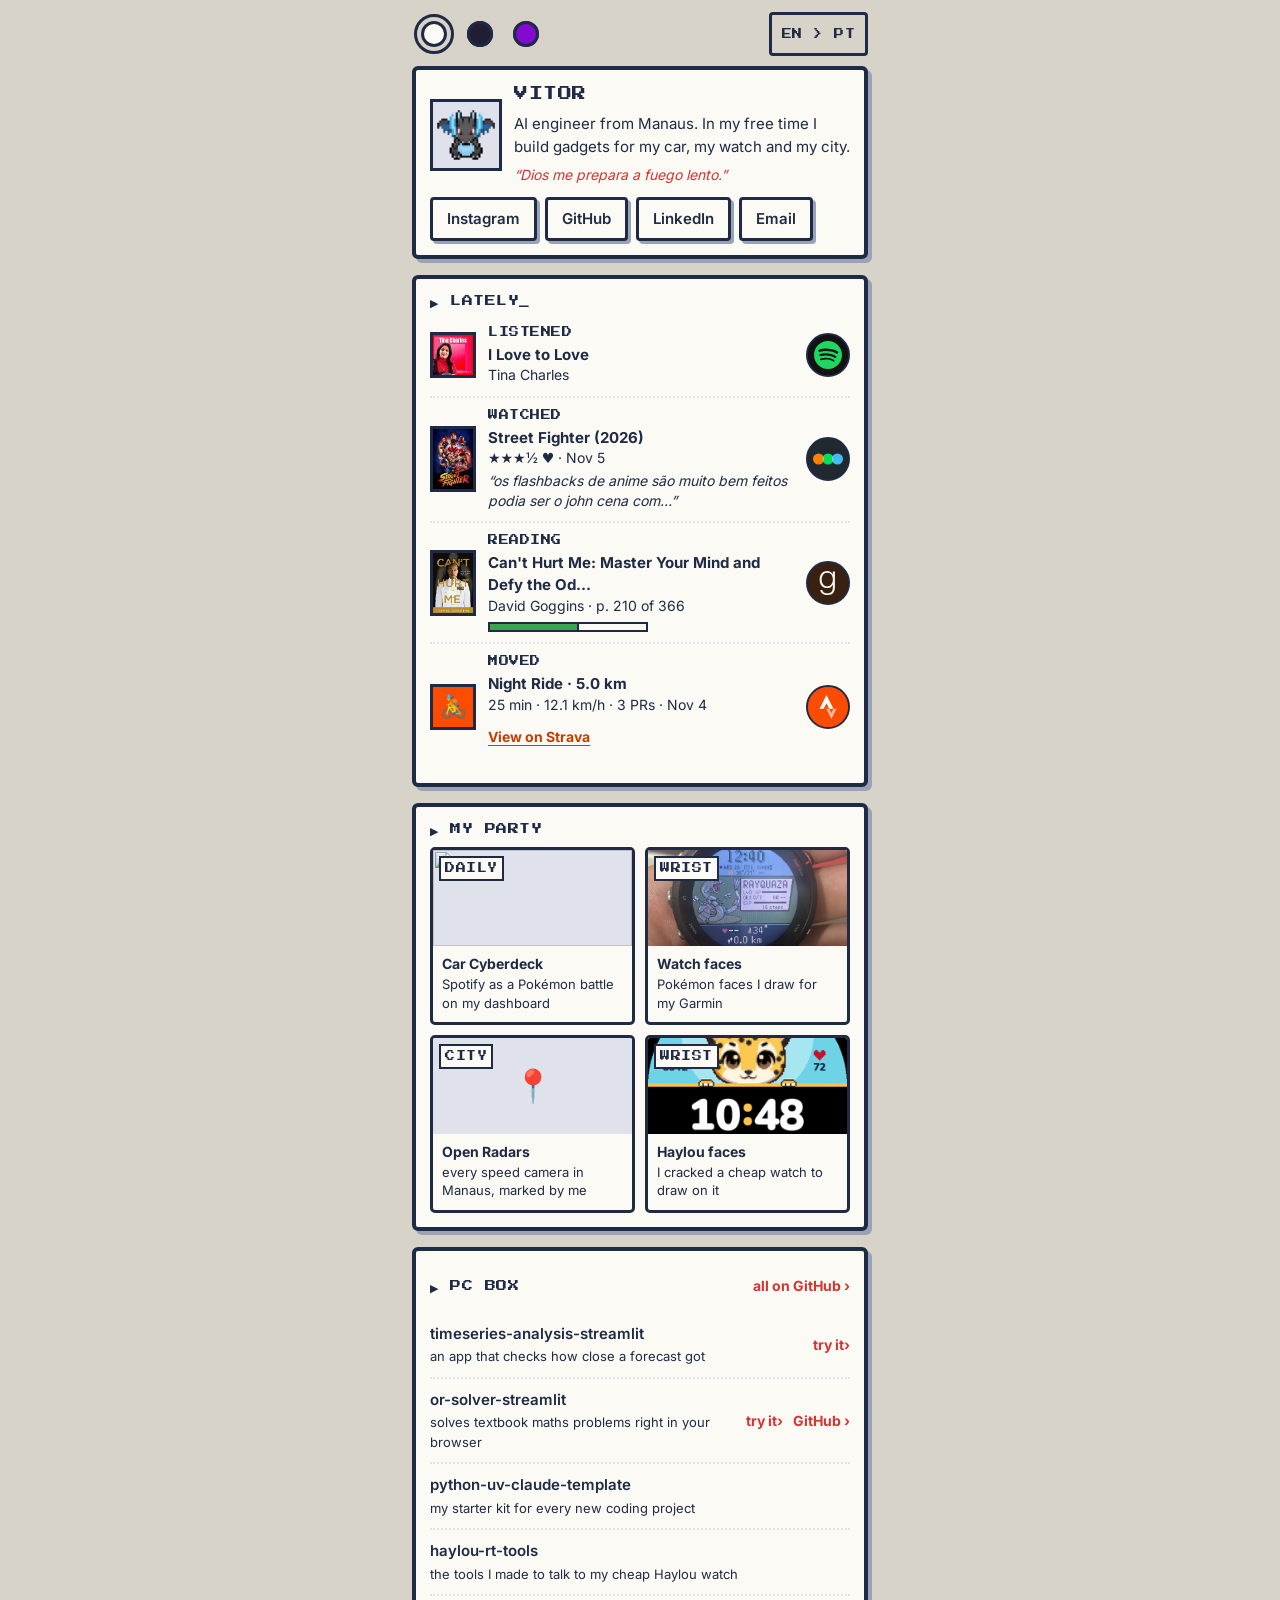
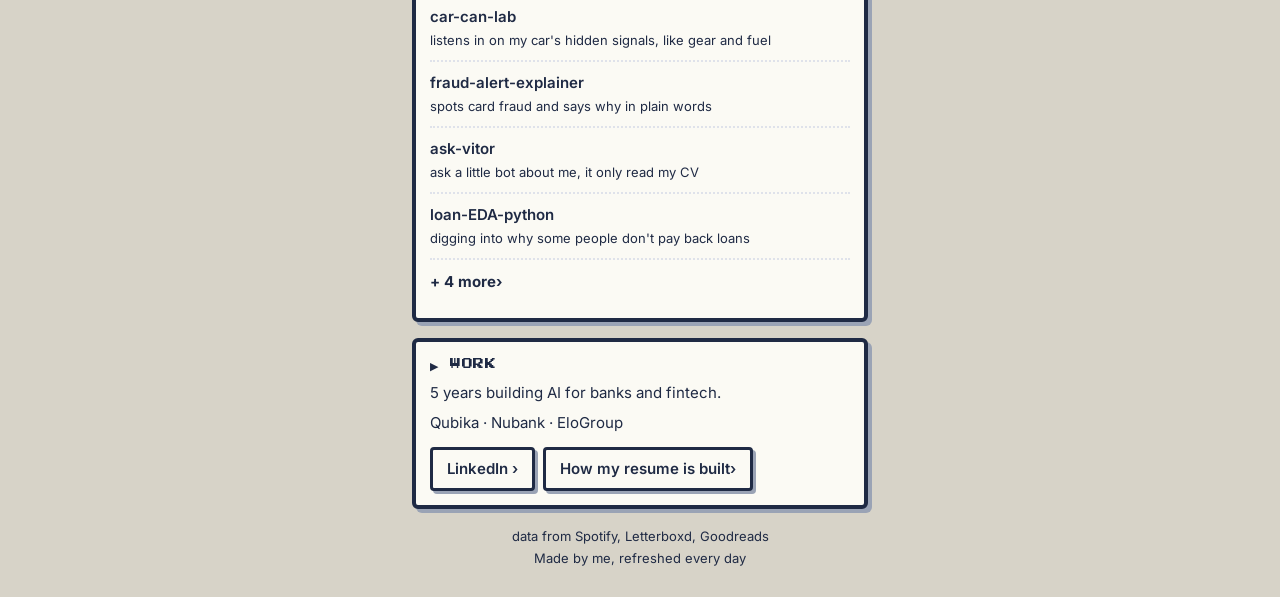
==== commit e876e93c: "chore: rebuild" ====
--- a/index.html
+++ b/index.html
@@ -24,7 +24,7 @@
 <header class="top"><div class="sw" role="group" aria-label="Colours" data-aria-en="Colours" data-aria-pt="Cores"><button type="button" data-palette="pocket" aria-label="Pocket" data-aria-en="Pocket" data-aria-pt="Pocket" style="background:#fbfaf4"></button><button type="button" data-palette="night" aria-label="Night Menu" data-aria-en="Night Menu" data-aria-pt="Menu Noturno" style="background:#221d33"></button><button type="button" data-palette="nu" aria-label="Nu Purple" data-aria-en="Nu Purple" data-aria-pt="Roxo Nu" style="background:#820ad1"></button></div><button type="button" data-lang-toggle aria-label="EN > PT, switch language">EN > PT</button></header>
 <section class="box" id="trainer"><div class="trainer"><img class="ava" src="assets/avatar.png" alt="" width="72" height="72"><div><h1 class="px name"><span lang="en">VITOR</span><span lang="pt">VITOR</span></h1><p class="small"><span lang="en">AI engineer from Manaus. In my free time I build gadgets for my car, my watch and my city.</span><span lang="pt">Engenheiro de IA de Manaus. No tempo livre, crio gadgets pro meu carro, meu relógio e minha cidade.</span></p><p class="motto" lang="es">“Dios me prepara a fuego lento.”</p></div></div><nav class="links"><a href="https://www.instagram.com/joaovpi/">Instagram</a><a href="https://github.com/jvitorcosta">GitHub</a><a href="https://www.linkedin.com/in/jvpro/">LinkedIn</a><a href="mailto:joaovpro17@gmail.com">Email</a></nav></section>
 <section class="box" id="right-now"><h2 class="h px"><span><span aria-hidden="true">▶</span> <span lang="en">LATELY</span><span lang="pt">ULTIMAMENTE</span><span class="cursor" aria-hidden="true">_</span></span></h2><ul class="menu"><li id="spotify-row" data-endpoint="https://spotify-now-playing-ashen-two.vercel.app/api/now-playing.json" data-playing="false" data-listening-en="LISTENING" data-listening-pt="OUVINDO" data-last-played-en="LISTENED" data-last-played-pt="OUVI"><a class="row" href="https://open.spotify.com/track/0tlsZOKkDspm8LDpb0HVQ8"><img class="th" data-field="cover" src="assets/live/9881706dfd5cd03c.jpg" alt="" width="46" height="46" loading="lazy"><div class="body"><span class="k px" data-field="label"><span lang="en">LISTENED</span><span lang="pt">OUVI</span></span><span class="t"><span data-field="title">I Love to Love</span> <span class="badge" data-field="badge" hidden>ON</span></span><span data-field="artist">Tina Charles</span></div></a><a class="go" href="https://open.spotify.com/user/12163300572" style="background:#121212"><img src="assets/icons/spotify.svg" alt="" width="40" height="40"><span class="sr"><span lang="en">my Spotify profile</span><span lang="pt">meu perfil no Spotify</span></span></a></li><li><a class="row" href="https://letterboxd.com/zubu/film/street-fighter-2026/"><img class="th tall" src="assets/live/60c33e9fe3e4a697.jpg" alt="" width="46" height="66" loading="lazy"><div class="body"><span class="k px"><span lang="en">WATCHED</span><span lang="pt">ASSISTI</span></span><span class="t">Street Fighter (2026)</span><span aria-hidden="true">★★★½ ♥</span><span class="sr"><span lang="en">3.5 stars, liked</span><span lang="pt">3,5 estrelas, curtiu</span></span> · <span lang="en">Nov 5</span><span lang="pt">5 nov</span><br><i class="review">“os flashbacks de anime são muito bem feitos podia ser o john cena com…”</i></div></a><a class="go" href="https://letterboxd.com/zubu/" style="background:#202830"><img src="assets/icons/letterboxd.svg" alt="" width="40" height="40"><span class="sr"><span lang="en">my Letterboxd profile</span><span lang="pt">meu perfil no Letterboxd</span></span></a></li><li><a class="row" href="https://www.goodreads.com/book/show/41721428-can-t-hurt-me"><img class="th tall" src="assets/live/14aef339bca8975a.jpg" alt="" width="46" height="66" loading="lazy"><div class="body"><span class="k px"><span lang="en">READING</span><span lang="pt">LENDO</span></span><span class="t">Can&#x27;t Hurt Me: Master Your Mind and Defy the Od…</span>David Goggins · <span lang="en">p. 210 of 366</span><span lang="pt">p. 210 de 366</span><div class="hp"><i style="width:57%"></i></div></div></a><a class="go" href="https://www.goodreads.com/user/show/185113793-vitor-pinheiro" style="background:#382110"><img src="assets/icons/goodreads.svg" alt="" width="40" height="40"><span class="sr"><span lang="en">my Goodreads profile</span><span lang="pt">meu perfil no Goodreads</span></span></a></li><li><div class="row"><div class="stv" aria-hidden="true">🚴</div><div class="body"><span class="k px"><span lang="en">MOVED</span><span lang="pt">TREINEI</span></span><span class="t">Night Ride · 5.0 km</span>25 min · 12.1 km/h · 3 PRs · <span lang="en">Nov 4</span><span lang="pt">4 nov</span><a class="strava-link" href="https://www.strava.com/athletes/150977885"><span lang="en">View on Strava</span><span lang="pt">View on Strava</span></a></div></div><a class="go" href="https://www.strava.com/athletes/150977885" style="background:#fc4c02"><img src="assets/icons/strava.svg" alt="" width="40" height="40"><span class="sr"><span lang="en">my Strava profile</span><span lang="pt">meu perfil no Strava</span></span></a></li></ul></section>
-<section class="box" id="party"><h2 class="h px"><span><span aria-hidden="true">▶</span> <span lang="en">MY PARTY</span><span lang="pt">MEU TIME</span></span></h2><div class="party"><a class="mon" href="projects/car-cyberdeck.html"><div class="pic"><span class="emoji" aria-hidden="true">🚗</span><span class="lv">DAILY</span></div><div class="n"><b><span lang="en">Car Cyberdeck</span><span lang="pt">Car Cyberdeck</span></b><span lang="en">Spotify as a Pokémon battle on my dashboard</span><span lang="pt">O Spotify virando batalha Pokémon no painel do carro</span></div></a><a class="mon" href="https://github.com/jvitorcosta/garmin-watchfaces"><div class="pic"><img src="assets/live/2440479c14ac52b6.jpg" alt="" loading="lazy"><span class="lv">WRIST</span></div><div class="n"><b><span lang="en">Watch faces</span><span lang="pt">Mostradores</span></b><span lang="en">Pokémon faces I draw for my Garmin</span><span lang="pt">Mostradores de Pokémon que eu desenho pro meu Garmin</span></div></a><a class="mon" href="https://github.com/jvitorcosta/open-radars-manaus"><div class="pic"><span class="emoji" aria-hidden="true">📍</span><span class="lv">CITY</span></div><div class="n"><b><span lang="en">Open Radars</span><span lang="pt">Open Radars</span></b><span lang="en">every speed camera in Manaus, marked by me</span><span lang="pt">cada radar de Manaus, marcado por mim</span></div></a><a class="mon" href="https://github.com/jvitorcosta/haylou-faces"><div class="pic"><img src="assets/live/404f8e9ef244b418.png" alt="" loading="lazy"><span class="lv">WRIST</span></div><div class="n"><b><span lang="en">Haylou faces</span><span lang="pt">Mostradores Haylou</span></b><span lang="en">I cracked a cheap watch to draw on it</span><span lang="pt">Eu hackeei um relógio baratinho pra desenhar nele</span></div></a></div></section>
+<section class="box" id="party"><h2 class="h px"><span><span aria-hidden="true">▶</span> <span lang="en">MY PARTY</span><span lang="pt">MEU TIME</span></span></h2><div class="party"><a class="mon" href="projects/car-cyberdeck.html"><div class="pic"><img src="assets/party/car-cyberdeck.jpg" alt="" loading="lazy"><span class="lv">DAILY</span></div><div class="n"><b><span lang="en">Car Cyberdeck</span><span lang="pt">Car Cyberdeck</span></b><span lang="en">Spotify as a Pokémon battle on my dashboard</span><span lang="pt">O Spotify virando batalha Pokémon no painel do carro</span></div></a><a class="mon" href="https://github.com/jvitorcosta/garmin-watchfaces"><div class="pic"><img src="assets/live/2440479c14ac52b6.jpg" alt="" loading="lazy"><span class="lv">WRIST</span></div><div class="n"><b><span lang="en">Watch faces</span><span lang="pt">Mostradores</span></b><span lang="en">Pokémon faces I draw for my Garmin</span><span lang="pt">Mostradores de Pokémon que eu desenho pro meu Garmin</span></div></a><a class="mon" href="https://github.com/jvitorcosta/open-radars-manaus"><div class="pic"><span class="emoji" aria-hidden="true">📍</span><span class="lv">CITY</span></div><div class="n"><b><span lang="en">Open Radars</span><span lang="pt">Open Radars</span></b><span lang="en">every speed camera in Manaus, marked by me</span><span lang="pt">cada radar de Manaus, marcado por mim</span></div></a><a class="mon" href="https://github.com/jvitorcosta/haylou-faces"><div class="pic"><img src="assets/live/404f8e9ef244b418.png" alt="" loading="lazy"><span class="lv">WRIST</span></div><div class="n"><b><span lang="en">Haylou faces</span><span lang="pt">Mostradores Haylou</span></b><span lang="en">I cracked a cheap watch to draw on it</span><span lang="pt">Eu hackeei um relógio baratinho pra desenhar nele</span></div></a></div></section>
 <section class="box pc" id="pc-box"><h2 class="h px"><span><span aria-hidden="true">▶</span> <span lang="en">PC BOX</span><span lang="pt">CAIXA DO PC</span></span><a href="https://github.com/jvitorcosta?tab=repositories"><span lang="en">all on GitHub ›</span><span lang="pt">tudo no GitHub ›</span></a></h2><div class="repo"><a href="https://github.com/jvitorcosta/timeseries-analysis-streamlit">timeseries-analysis-streamlit<span><span lang="en">an app that checks how close a forecast got</span><span lang="pt">um app que mostra o quanto uma previsão acertou</span></span></a> <a class="try" href="https://forecast-error-analysis.streamlit.app"><span lang="en">try it</span><span lang="pt">testar</span> ›</a></div><div class="repo"><a href="projects/solvedor.html">or-solver-streamlit<span><span lang="en">solves textbook maths problems right in your browser</span><span lang="pt">resolve problemas de matemática de livro no navegador</span></span></a> <a class="try" href="https://solvedor.streamlit.app"><span lang="en">try it</span><span lang="pt">testar</span> ›</a> <a class="try" href="https://github.com/jvitorcosta/or-solver-streamlit">GitHub ›</a></div><div class="repo"><a href="https://github.com/jvitorcosta/python-uv-claude-template">python-uv-claude-template<span><span lang="en">my starter kit for every new coding project</span><span lang="pt">meu kit inicial pra todo projeto novo de código</span></span></a></div><div class="repo"><a href="https://github.com/jvitorcosta/haylou-rt-tools">haylou-rt-tools<span><span lang="en">the tools I made to talk to my cheap Haylou watch</span><span lang="pt">as ferramentas que eu fiz pra falar com meu relógio Haylou</span></span></a></div><div class="repo"><a href="https://github.com/jvitorcosta/car-can-lab">car-can-lab<span><span lang="en">listens in on my car&#x27;s hidden signals, like gear and fuel</span><span lang="pt">escuta os sinais escondidos do carro, tipo marcha e gasolina</span></span></a></div><div class="repo"><a href="https://github.com/jvitorcosta/fraud-alert-explainer">fraud-alert-explainer<span><span lang="en">spots card fraud and says why in plain words</span><span lang="pt">pega fraude no cartão e explica o motivo com clareza</span></span></a></div><div class="repo"><a href="https://github.com/jvitorcosta/ask-vitor">ask-vitor<span><span lang="en">ask a little bot about me, it only read my CV</span><span lang="pt">pergunte sobre mim a um robozinho que só leu meu currículo</span></span></a></div><div class="repo"><a href="https://github.com/jvitorcosta/loan-EDA-python">loan-EDA-python<span><span lang="en">digging into why some people don&#x27;t pay back loans</span><span lang="pt">investigando por que tem gente que não paga empréstimo</span></span></a></div><a class="more" href="https://github.com/jvitorcosta?tab=repositories"><span lang="en">+ 4 more</span><span lang="pt">+ 4 outros</span> <span aria-hidden="true">›</span></a></section>
 <section class="box" id="work"><h2 class="h px"><span><span aria-hidden="true">▶</span> <span lang="en">WORK</span><span lang="pt">TRABALHO</span></span></h2><p class="small"><span lang="en">5 years building AI for banks and fintech.</span><span lang="pt">5 anos criando IA pra bancos e fintechs.</span></p><p class="small companies">Qubika · Nubank · EloGroup</p><div class="links"><a href="https://www.linkedin.com/in/jvpro/">LinkedIn ›</a><a href="projects/resume-as-code.html"><span lang="en">How my resume is built</span><span lang="pt">Como meu currículo é feito</span> ›</a></div></section>
 </main>
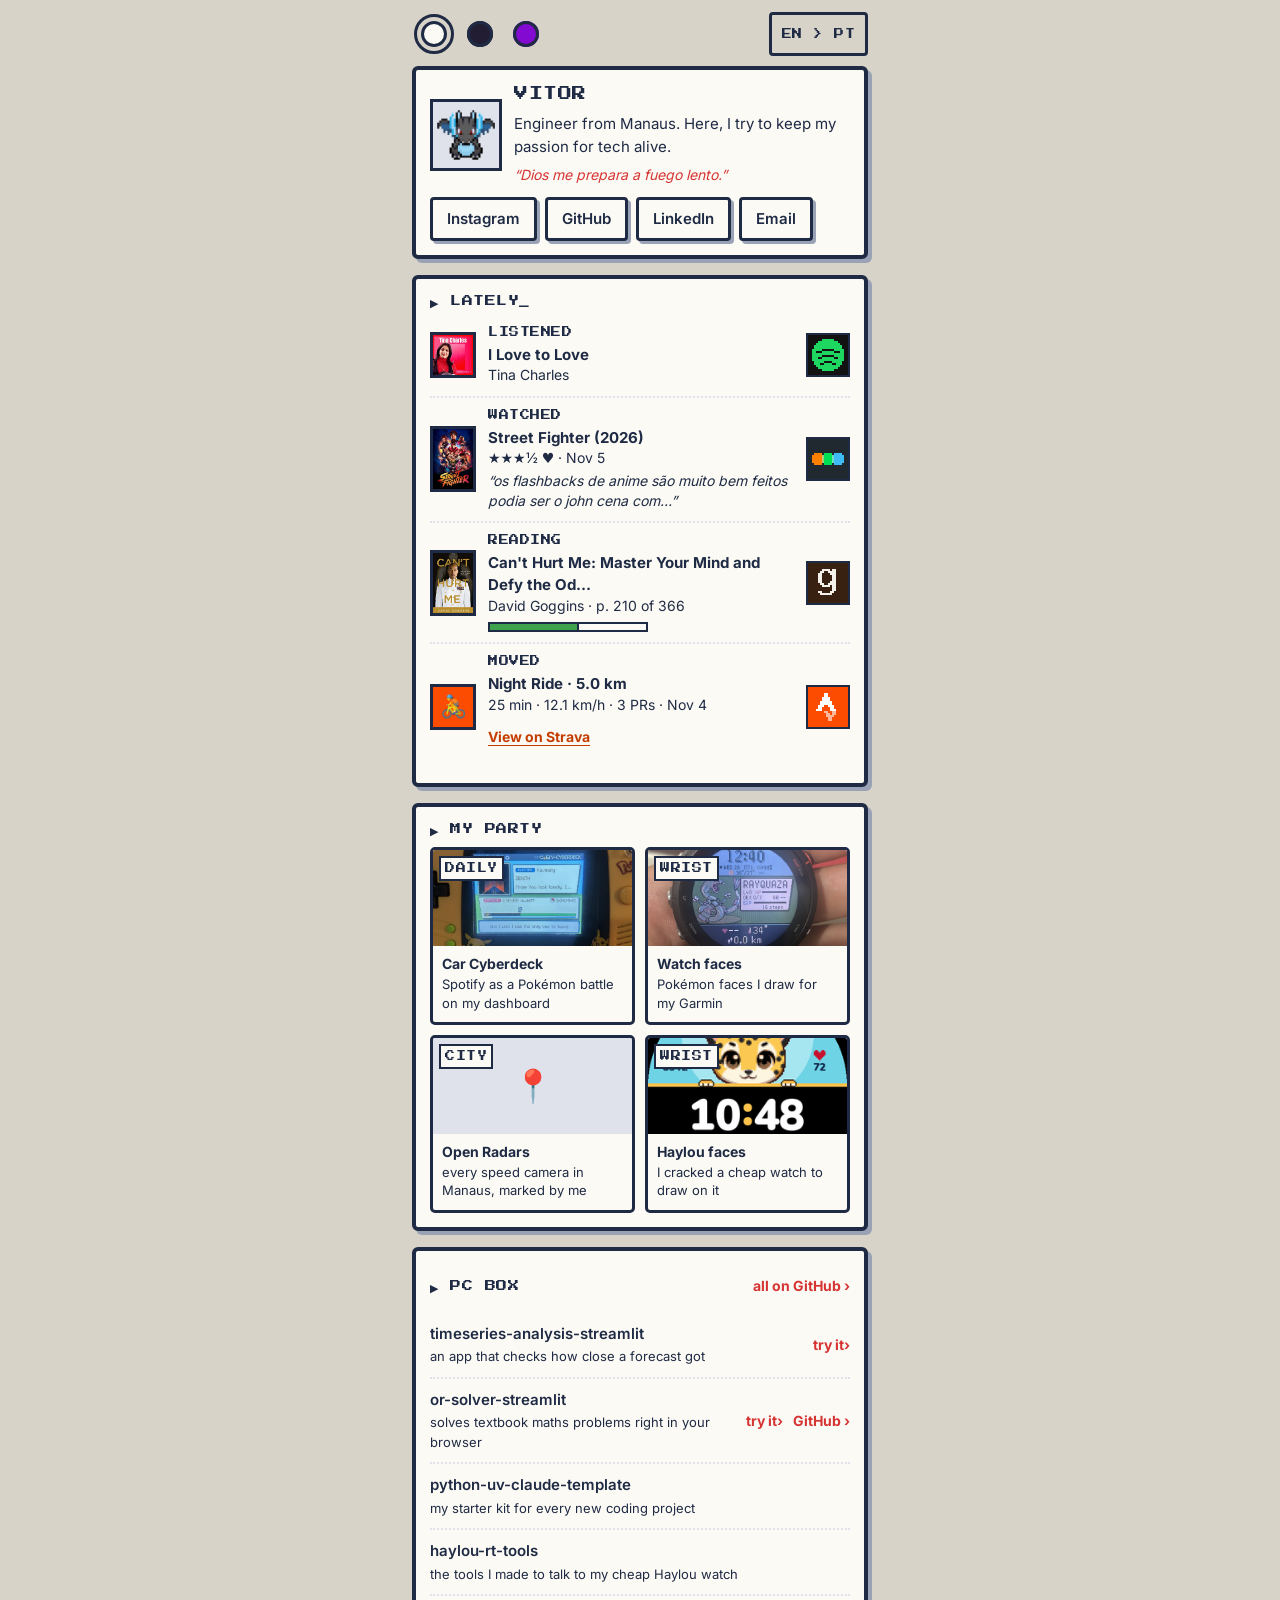
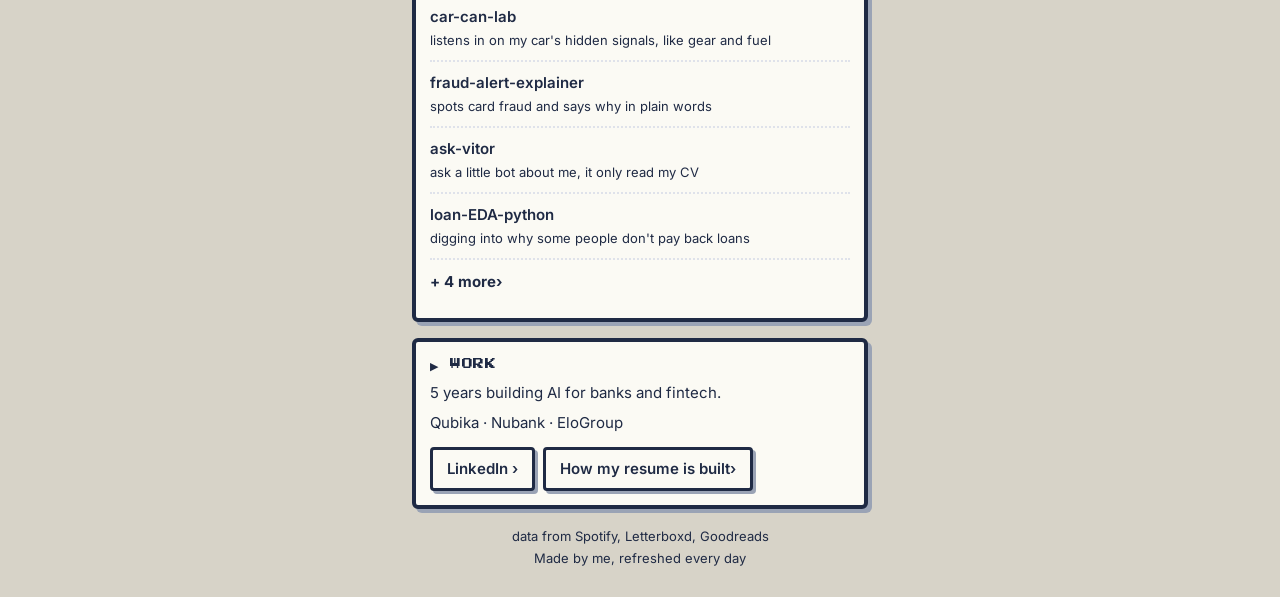
==== commit 4d4e2712: "copy: new trainer card intro" ====
--- a/index.html
+++ b/index.html
@@ -22,7 +22,7 @@
 <body>
 <main class="in">
 <header class="top"><div class="sw" role="group" aria-label="Colours" data-aria-en="Colours" data-aria-pt="Cores"><button type="button" data-palette="pocket" aria-label="Pocket" data-aria-en="Pocket" data-aria-pt="Pocket" style="background:#fbfaf4"></button><button type="button" data-palette="night" aria-label="Night Menu" data-aria-en="Night Menu" data-aria-pt="Menu Noturno" style="background:#221d33"></button><button type="button" data-palette="nu" aria-label="Nu Purple" data-aria-en="Nu Purple" data-aria-pt="Roxo Nu" style="background:#820ad1"></button></div><button type="button" data-lang-toggle aria-label="EN > PT, switch language">EN > PT</button></header>
-<section class="box" id="trainer"><div class="trainer"><img class="ava" src="assets/avatar.png" alt="" width="72" height="72"><div><h1 class="px name"><span lang="en">VITOR</span><span lang="pt">VITOR</span></h1><p class="small"><span lang="en">AI engineer from Manaus. In my free time I build gadgets for my car, my watch and my city.</span><span lang="pt">Engenheiro de IA de Manaus. No tempo livre, crio gadgets pro meu carro, meu relógio e minha cidade.</span></p><p class="motto" lang="es">“Dios me prepara a fuego lento.”</p></div></div><nav class="links"><a href="https://www.instagram.com/joaovpi/">Instagram</a><a href="https://github.com/jvitorcosta">GitHub</a><a href="https://www.linkedin.com/in/jvpro/">LinkedIn</a><a href="mailto:joaovpro17@gmail.com">Email</a></nav></section>
+<section class="box" id="trainer"><div class="trainer"><img class="ava" src="assets/avatar.png" alt="" width="72" height="72"><div><h1 class="px name"><span lang="en">VITOR</span><span lang="pt">VITOR</span></h1><p class="small"><span lang="en">Engineer from Manaus. Here, I try to keep my passion for tech alive.</span><span lang="pt">Engenheiro de Manaus. Aqui, tento manter viva minha paixão por tecnologia.</span></p><p class="motto" lang="es">“Dios me prepara a fuego lento.”</p></div></div><nav class="links"><a href="https://www.instagram.com/joaovpi/">Instagram</a><a href="https://github.com/jvitorcosta">GitHub</a><a href="https://www.linkedin.com/in/jvpro/">LinkedIn</a><a href="mailto:joaovpro17@gmail.com">Email</a></nav></section>
 <section class="box" id="right-now"><h2 class="h px"><span><span aria-hidden="true">▶</span> <span lang="en">LATELY</span><span lang="pt">ULTIMAMENTE</span><span class="cursor" aria-hidden="true">_</span></span></h2><ul class="menu"><li id="spotify-row" data-endpoint="https://spotify-now-playing-ashen-two.vercel.app/api/now-playing.json" data-playing="false" data-listening-en="LISTENING" data-listening-pt="OUVINDO" data-last-played-en="LISTENED" data-last-played-pt="OUVI"><a class="row" href="https://open.spotify.com/track/0tlsZOKkDspm8LDpb0HVQ8"><img class="th" data-field="cover" src="assets/live/9881706dfd5cd03c.jpg" alt="" width="46" height="46" loading="lazy"><div class="body"><span class="k px" data-field="label"><span lang="en">LISTENED</span><span lang="pt">OUVI</span></span><span class="t"><span data-field="title">I Love to Love</span> <span class="badge" data-field="badge" hidden>ON</span></span><span data-field="artist">Tina Charles</span></div></a><a class="go" href="https://open.spotify.com/user/12163300572" style="background:#121212"><img src="assets/icons/spotify.svg" alt="" width="40" height="40"><span class="sr"><span lang="en">my Spotify profile</span><span lang="pt">meu perfil no Spotify</span></span></a></li><li><a class="row" href="https://letterboxd.com/zubu/film/street-fighter-2026/"><img class="th tall" src="assets/live/60c33e9fe3e4a697.jpg" alt="" width="46" height="66" loading="lazy"><div class="body"><span class="k px"><span lang="en">WATCHED</span><span lang="pt">ASSISTI</span></span><span class="t">Street Fighter (2026)</span><span aria-hidden="true">★★★½ ♥</span><span class="sr"><span lang="en">3.5 stars, liked</span><span lang="pt">3,5 estrelas, curtiu</span></span> · <span lang="en">Nov 5</span><span lang="pt">5 nov</span><br><i class="review">“os flashbacks de anime são muito bem feitos podia ser o john cena com…”</i></div></a><a class="go" href="https://letterboxd.com/zubu/" style="background:#202830"><img src="assets/icons/letterboxd.svg" alt="" width="40" height="40"><span class="sr"><span lang="en">my Letterboxd profile</span><span lang="pt">meu perfil no Letterboxd</span></span></a></li><li><a class="row" href="https://www.goodreads.com/book/show/41721428-can-t-hurt-me"><img class="th tall" src="assets/live/14aef339bca8975a.jpg" alt="" width="46" height="66" loading="lazy"><div class="body"><span class="k px"><span lang="en">READING</span><span lang="pt">LENDO</span></span><span class="t">Can&#x27;t Hurt Me: Master Your Mind and Defy the Od…</span>David Goggins · <span lang="en">p. 210 of 366</span><span lang="pt">p. 210 de 366</span><div class="hp"><i style="width:57%"></i></div></div></a><a class="go" href="https://www.goodreads.com/user/show/185113793-vitor-pinheiro" style="background:#382110"><img src="assets/icons/goodreads.svg" alt="" width="40" height="40"><span class="sr"><span lang="en">my Goodreads profile</span><span lang="pt">meu perfil no Goodreads</span></span></a></li><li><div class="row"><div class="stv" aria-hidden="true">🚴</div><div class="body"><span class="k px"><span lang="en">MOVED</span><span lang="pt">TREINEI</span></span><span class="t">Night Ride · 5.0 km</span>25 min · 12.1 km/h · 3 PRs · <span lang="en">Nov 4</span><span lang="pt">4 nov</span><a class="strava-link" href="https://www.strava.com/athletes/150977885"><span lang="en">View on Strava</span><span lang="pt">View on Strava</span></a></div></div><a class="go" href="https://www.strava.com/athletes/150977885" style="background:#fc4c02"><img src="assets/icons/strava.svg" alt="" width="40" height="40"><span class="sr"><span lang="en">my Strava profile</span><span lang="pt">meu perfil no Strava</span></span></a></li></ul></section>
 <section class="box" id="party"><h2 class="h px"><span><span aria-hidden="true">▶</span> <span lang="en">MY PARTY</span><span lang="pt">MEU TIME</span></span></h2><div class="party"><a class="mon" href="projects/car-cyberdeck.html"><div class="pic"><img src="assets/party/car-cyberdeck.jpg" alt="" loading="lazy"><span class="lv">DAILY</span></div><div class="n"><b><span lang="en">Car Cyberdeck</span><span lang="pt">Car Cyberdeck</span></b><span lang="en">Spotify as a Pokémon battle on my dashboard</span><span lang="pt">O Spotify virando batalha Pokémon no painel do carro</span></div></a><a class="mon" href="https://github.com/jvitorcosta/garmin-watchfaces"><div class="pic"><img src="assets/live/2440479c14ac52b6.jpg" alt="" loading="lazy"><span class="lv">WRIST</span></div><div class="n"><b><span lang="en">Watch faces</span><span lang="pt">Mostradores</span></b><span lang="en">Pokémon faces I draw for my Garmin</span><span lang="pt">Mostradores de Pokémon que eu desenho pro meu Garmin</span></div></a><a class="mon" href="https://github.com/jvitorcosta/open-radars-manaus"><div class="pic"><span class="emoji" aria-hidden="true">📍</span><span class="lv">CITY</span></div><div class="n"><b><span lang="en">Open Radars</span><span lang="pt">Open Radars</span></b><span lang="en">every speed camera in Manaus, marked by me</span><span lang="pt">cada radar de Manaus, marcado por mim</span></div></a><a class="mon" href="https://github.com/jvitorcosta/haylou-faces"><div class="pic"><img src="assets/live/404f8e9ef244b418.png" alt="" loading="lazy"><span class="lv">WRIST</span></div><div class="n"><b><span lang="en">Haylou faces</span><span lang="pt">Mostradores Haylou</span></b><span lang="en">I cracked a cheap watch to draw on it</span><span lang="pt">Eu hackeei um relógio baratinho pra desenhar nele</span></div></a></div></section>
 <section class="box pc" id="pc-box"><h2 class="h px"><span><span aria-hidden="true">▶</span> <span lang="en">PC BOX</span><span lang="pt">CAIXA DO PC</span></span><a href="https://github.com/jvitorcosta?tab=repositories"><span lang="en">all on GitHub ›</span><span lang="pt">tudo no GitHub ›</span></a></h2><div class="repo"><a href="https://github.com/jvitorcosta/timeseries-analysis-streamlit">timeseries-analysis-streamlit<span><span lang="en">an app that checks how close a forecast got</span><span lang="pt">um app que mostra o quanto uma previsão acertou</span></span></a> <a class="try" href="https://forecast-error-analysis.streamlit.app"><span lang="en">try it</span><span lang="pt">testar</span> ›</a></div><div class="repo"><a href="projects/solvedor.html">or-solver-streamlit<span><span lang="en">solves textbook maths problems right in your browser</span><span lang="pt">resolve problemas de matemática de livro no navegador</span></span></a> <a class="try" href="https://solvedor.streamlit.app"><span lang="en">try it</span><span lang="pt">testar</span> ›</a> <a class="try" href="https://github.com/jvitorcosta/or-solver-streamlit">GitHub ›</a></div><div class="repo"><a href="https://github.com/jvitorcosta/python-uv-claude-template">python-uv-claude-template<span><span lang="en">my starter kit for every new coding project</span><span lang="pt">meu kit inicial pra todo projeto novo de código</span></span></a></div><div class="repo"><a href="https://github.com/jvitorcosta/haylou-rt-tools">haylou-rt-tools<span><span lang="en">the tools I made to talk to my cheap Haylou watch</span><span lang="pt">as ferramentas que eu fiz pra falar com meu relógio Haylou</span></span></a></div><div class="repo"><a href="https://github.com/jvitorcosta/car-can-lab">car-can-lab<span><span lang="en">listens in on my car&#x27;s hidden signals, like gear and fuel</span><span lang="pt">escuta os sinais escondidos do carro, tipo marcha e gasolina</span></span></a></div><div class="repo"><a href="https://github.com/jvitorcosta/fraud-alert-explainer">fraud-alert-explainer<span><span lang="en">spots card fraud and says why in plain words</span><span lang="pt">pega fraude no cartão e explica o motivo com clareza</span></span></a></div><div class="repo"><a href="https://github.com/jvitorcosta/ask-vitor">ask-vitor<span><span lang="en">ask a little bot about me, it only read my CV</span><span lang="pt">pergunte sobre mim a um robozinho que só leu meu currículo</span></span></a></div><div class="repo"><a href="https://github.com/jvitorcosta/loan-EDA-python">loan-EDA-python<span><span lang="en">digging into why some people don&#x27;t pay back loans</span><span lang="pt">investigando por que tem gente que não paga empréstimo</span></span></a></div><a class="more" href="https://github.com/jvitorcosta?tab=repositories"><span lang="en">+ 4 more</span><span lang="pt">+ 4 outros</span> <span aria-hidden="true">›</span></a></section>
--- a/assets/site.css
+++ b/assets/site.css
@@ -257,9 +257,9 @@
   border: 2px solid var(--line);
   border-radius: 50%;
 }
-/* Each icon is a full-colour round app badge that fills the circle. */
-.go { overflow: hidden; }
-.go img { width: 100%; height: 100%; display: block; }
+/* Each icon is a 20x20 pixel app tile (tools/pixel_icons.py), framed like the avatar. */
+.go { border-radius: 0; overflow: hidden; }
+.go img { width: 100%; height: 100%; display: block; image-rendering: pixelated; }
 
 .badge {
   display: inline-block;
